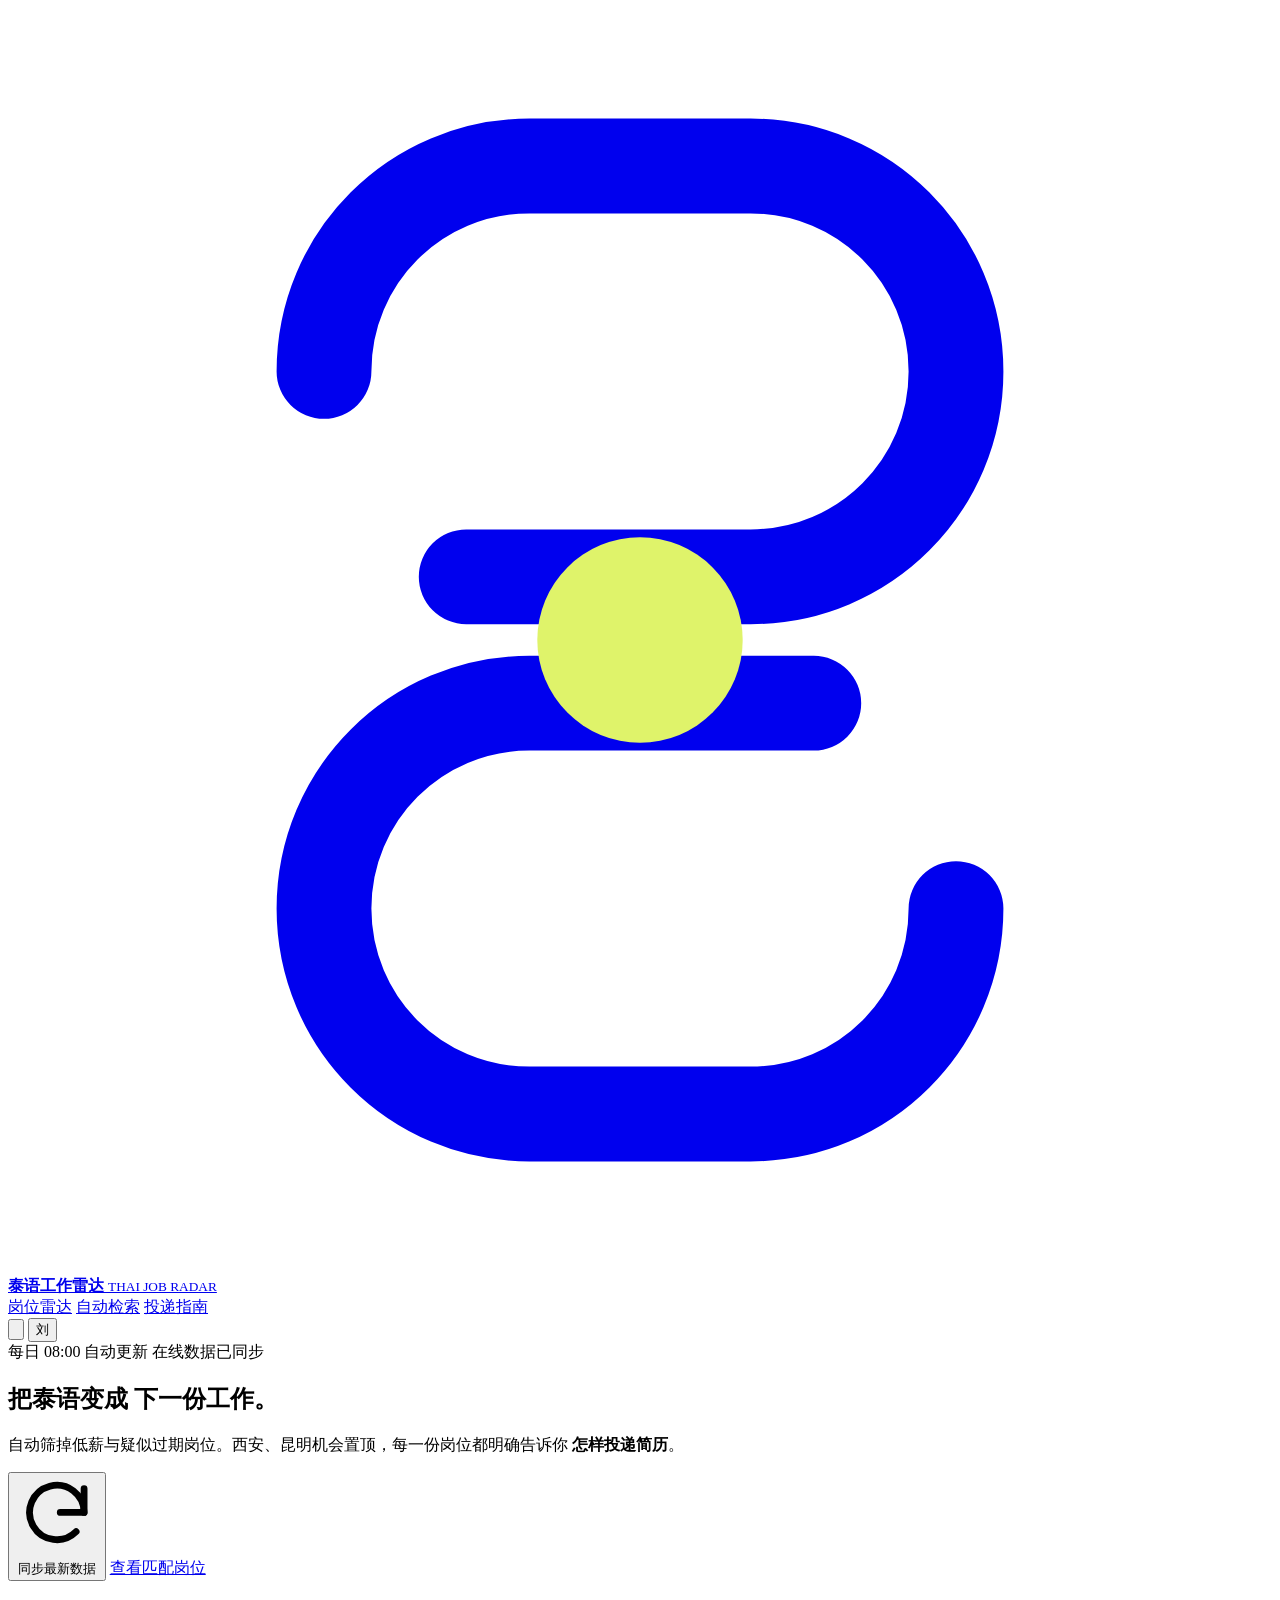
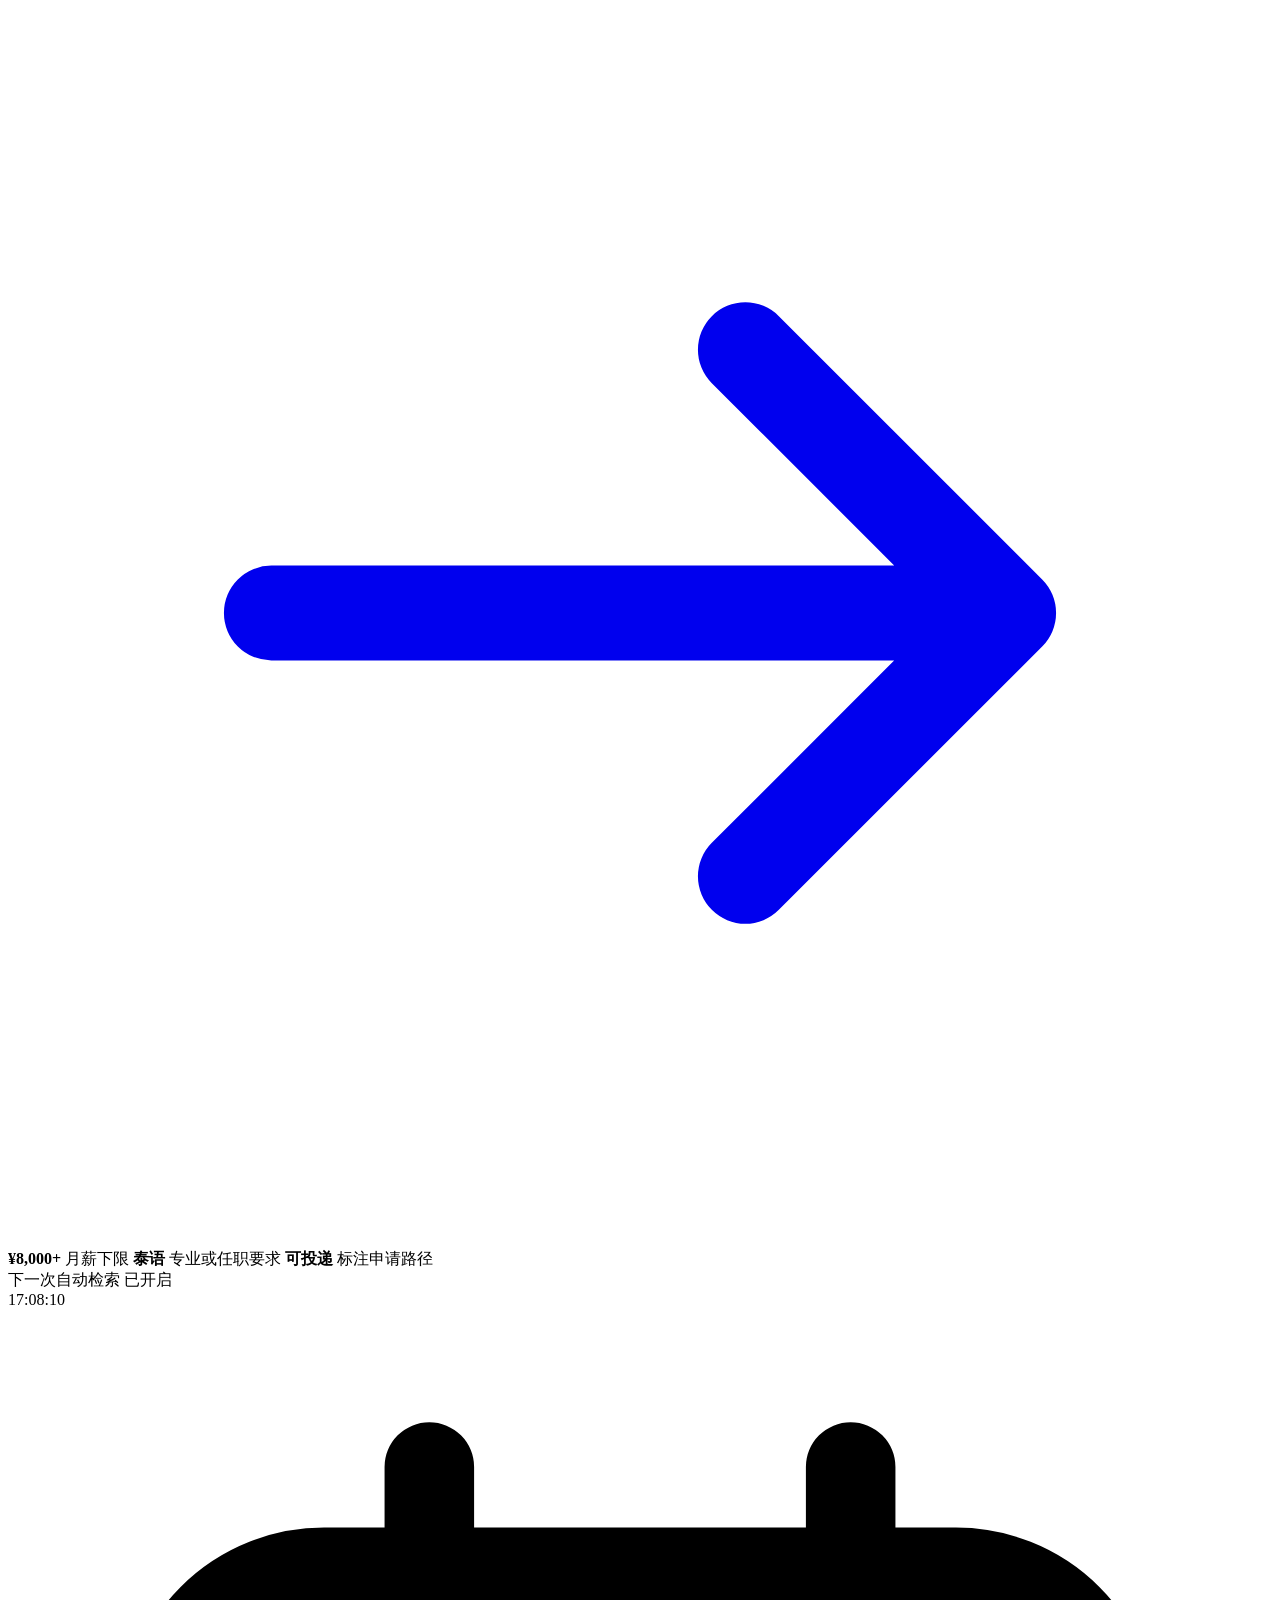
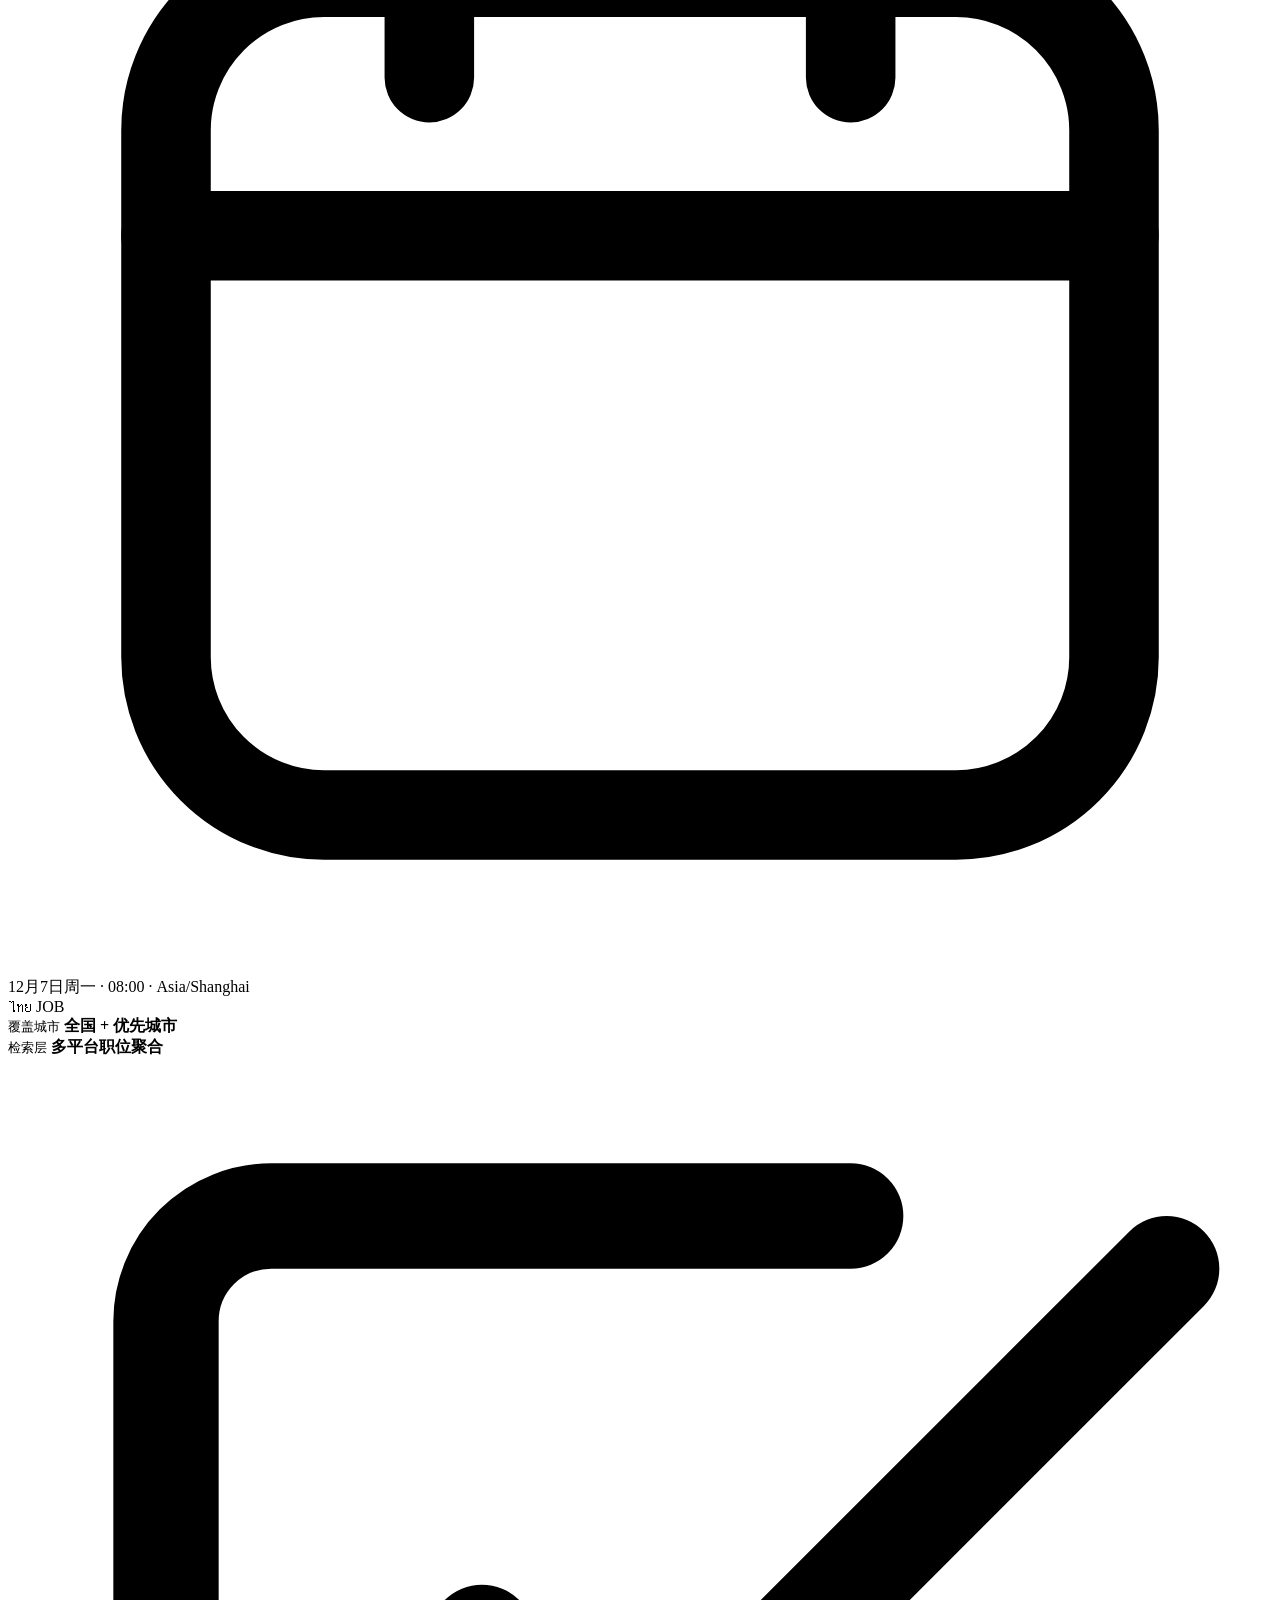
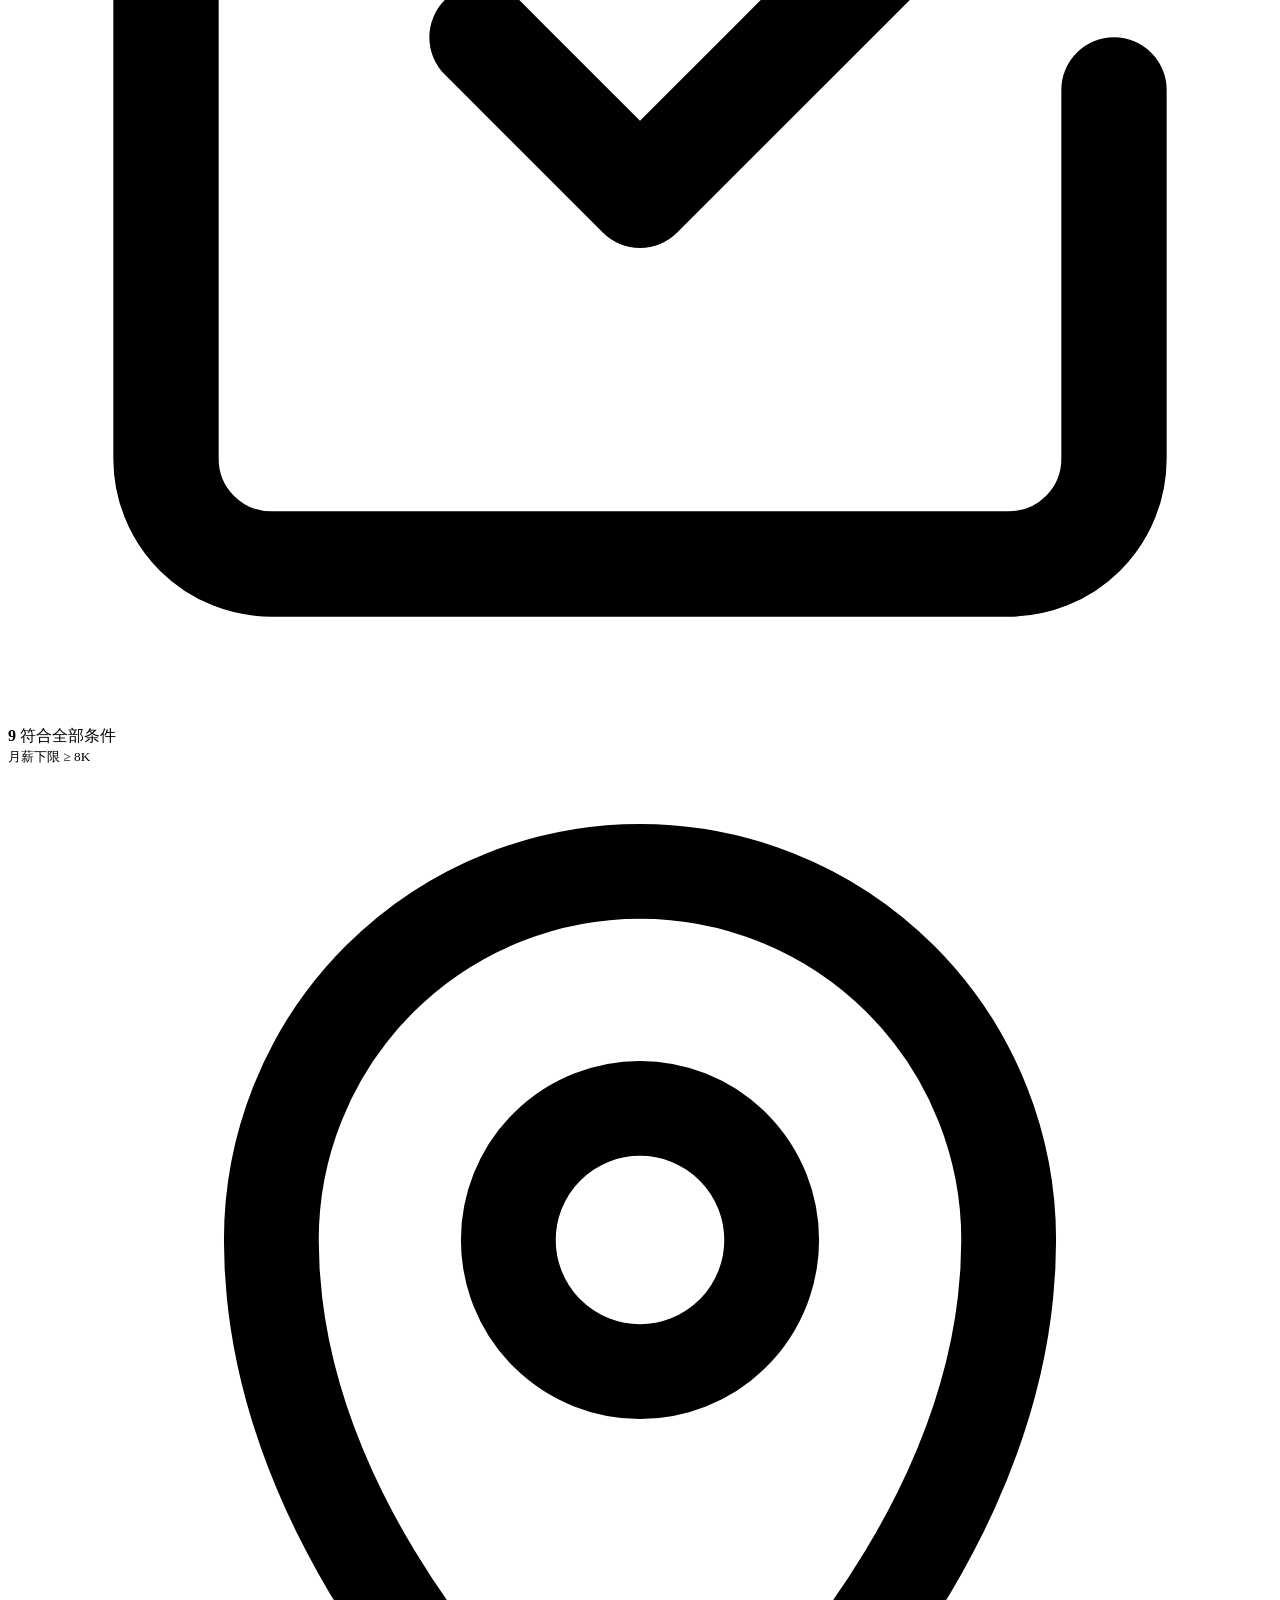
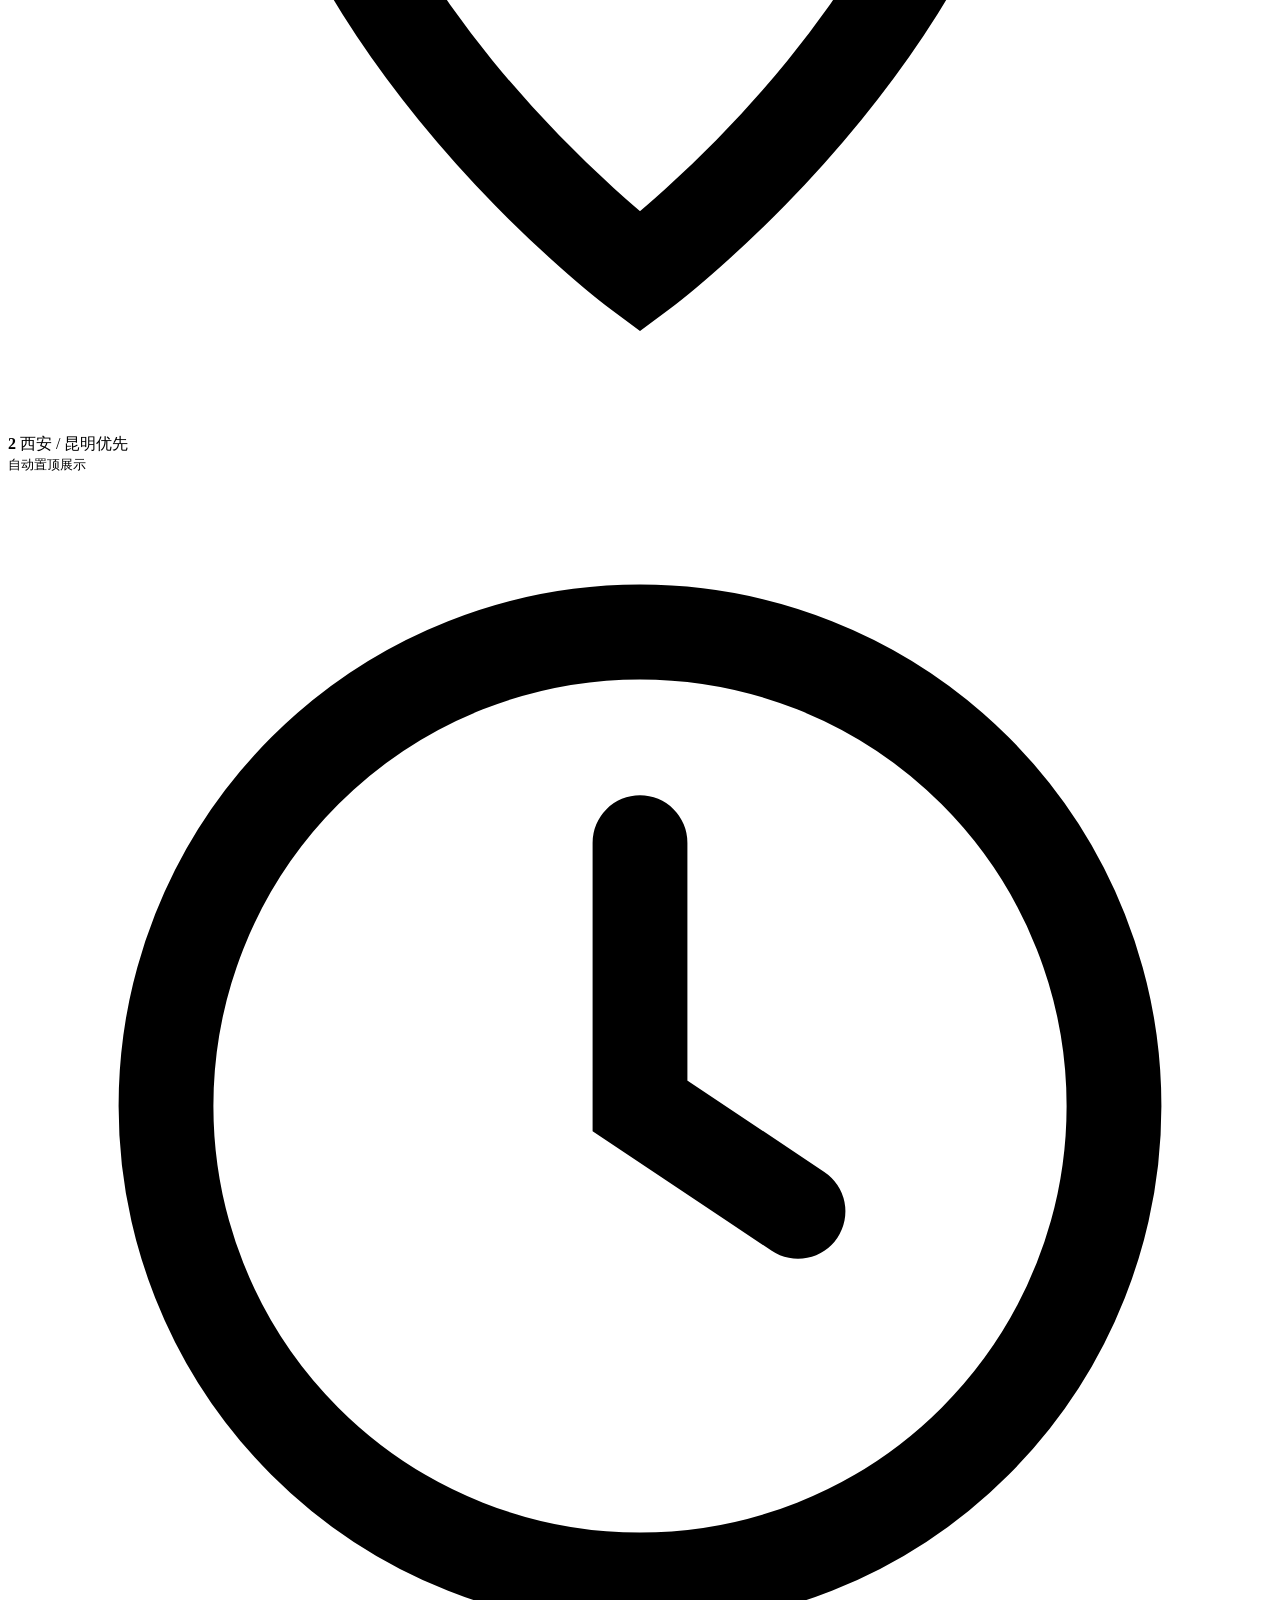
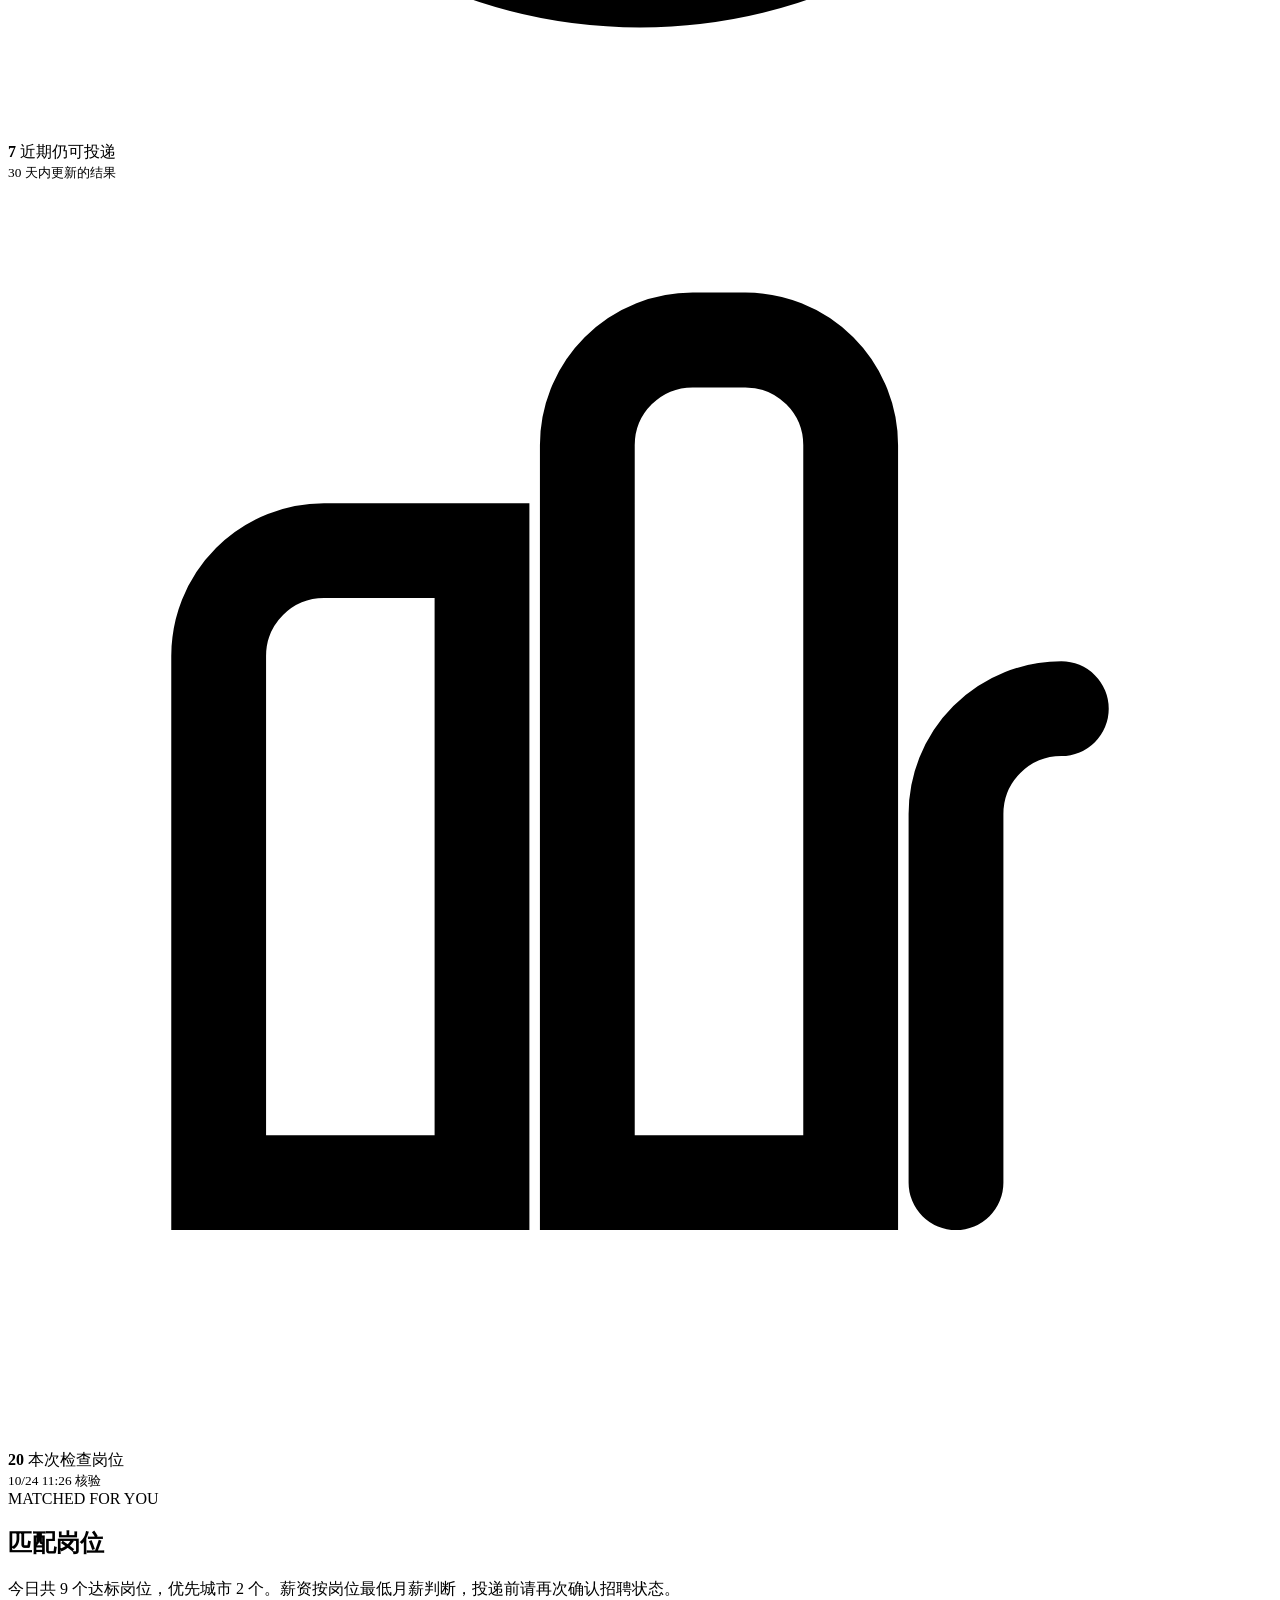
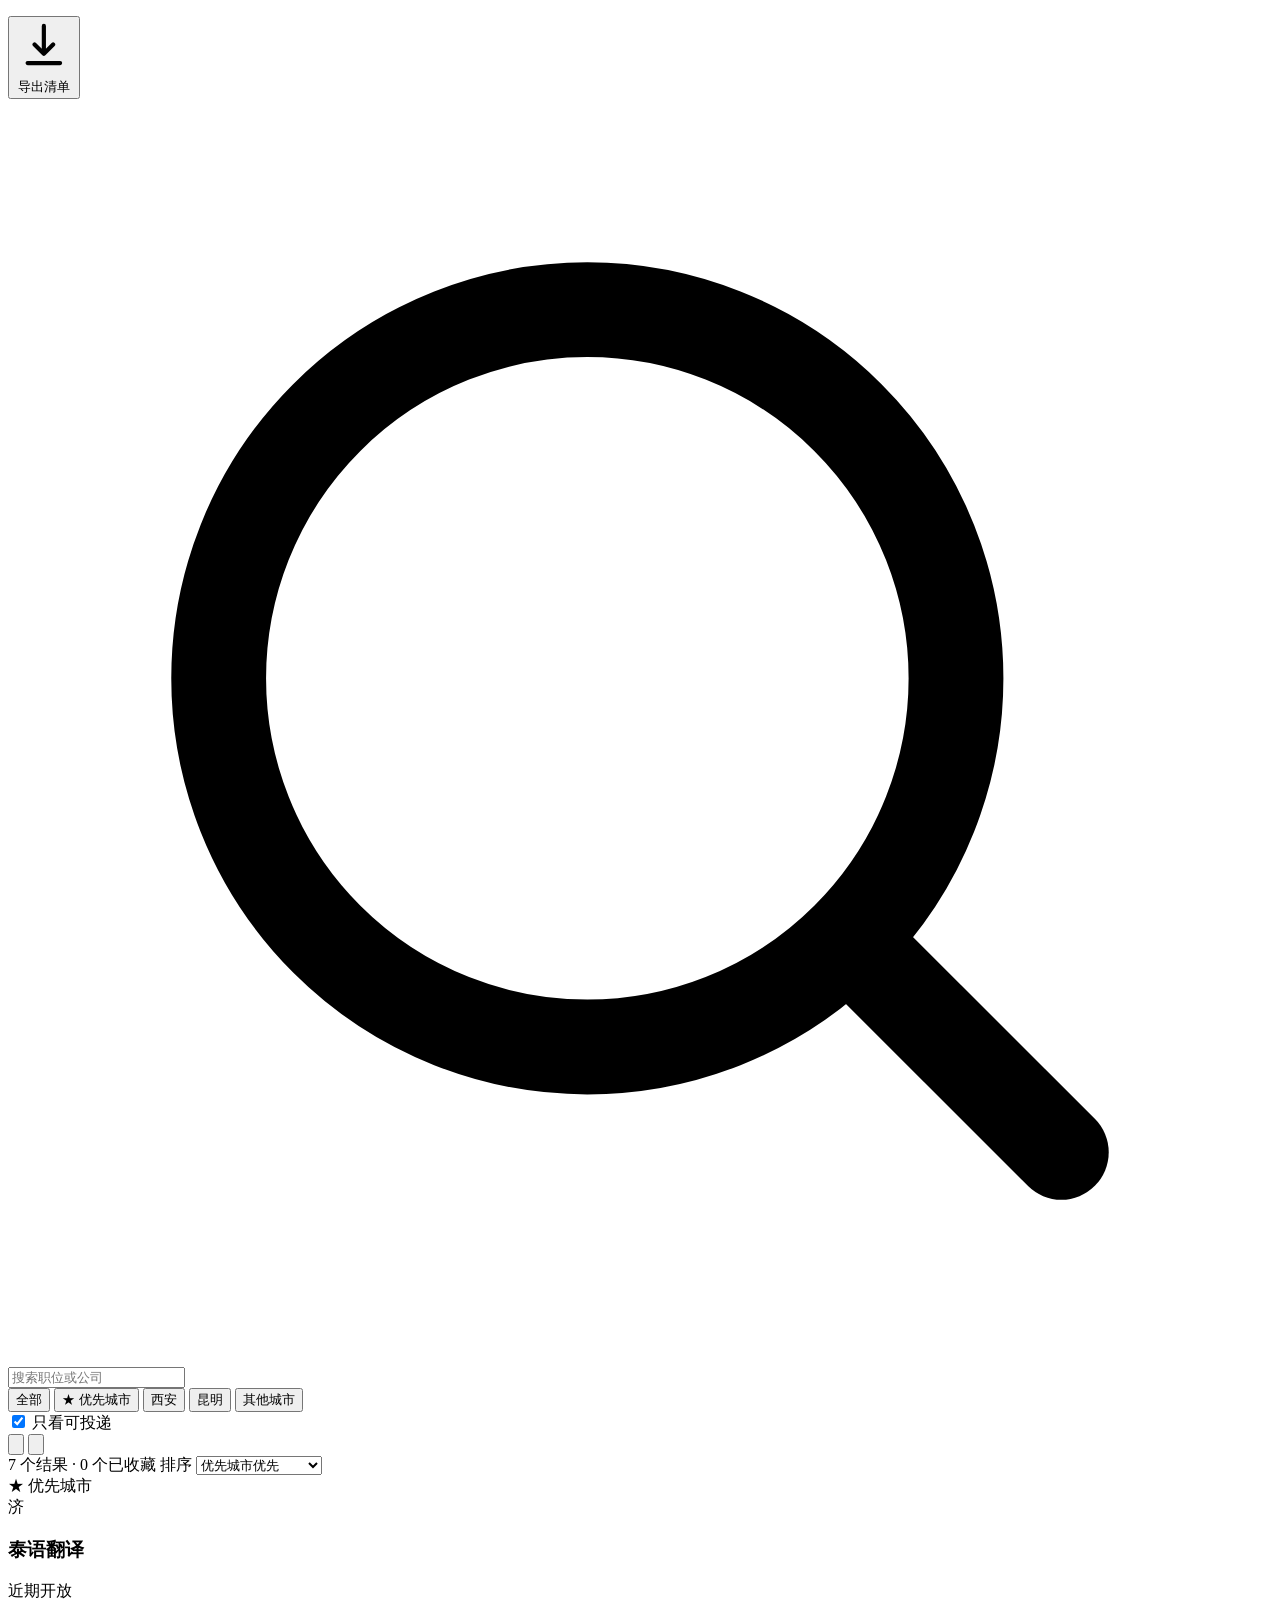
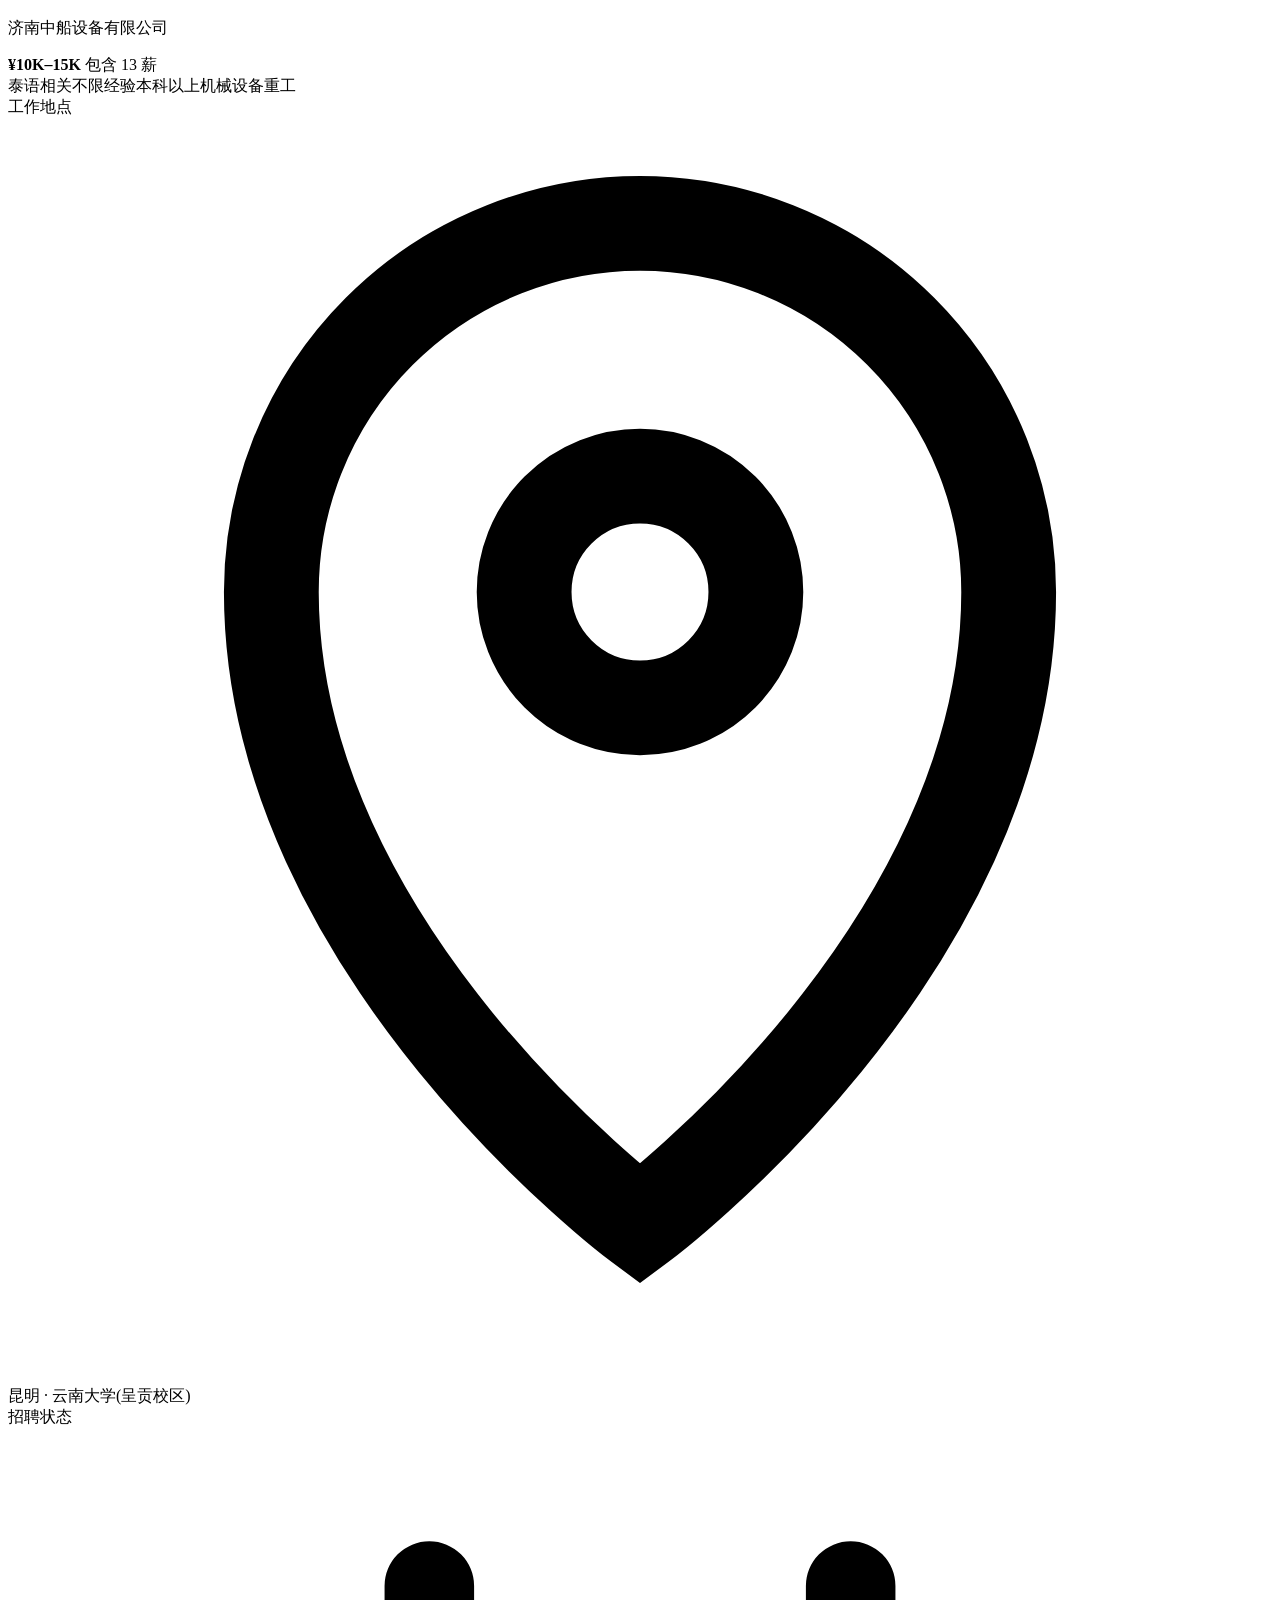
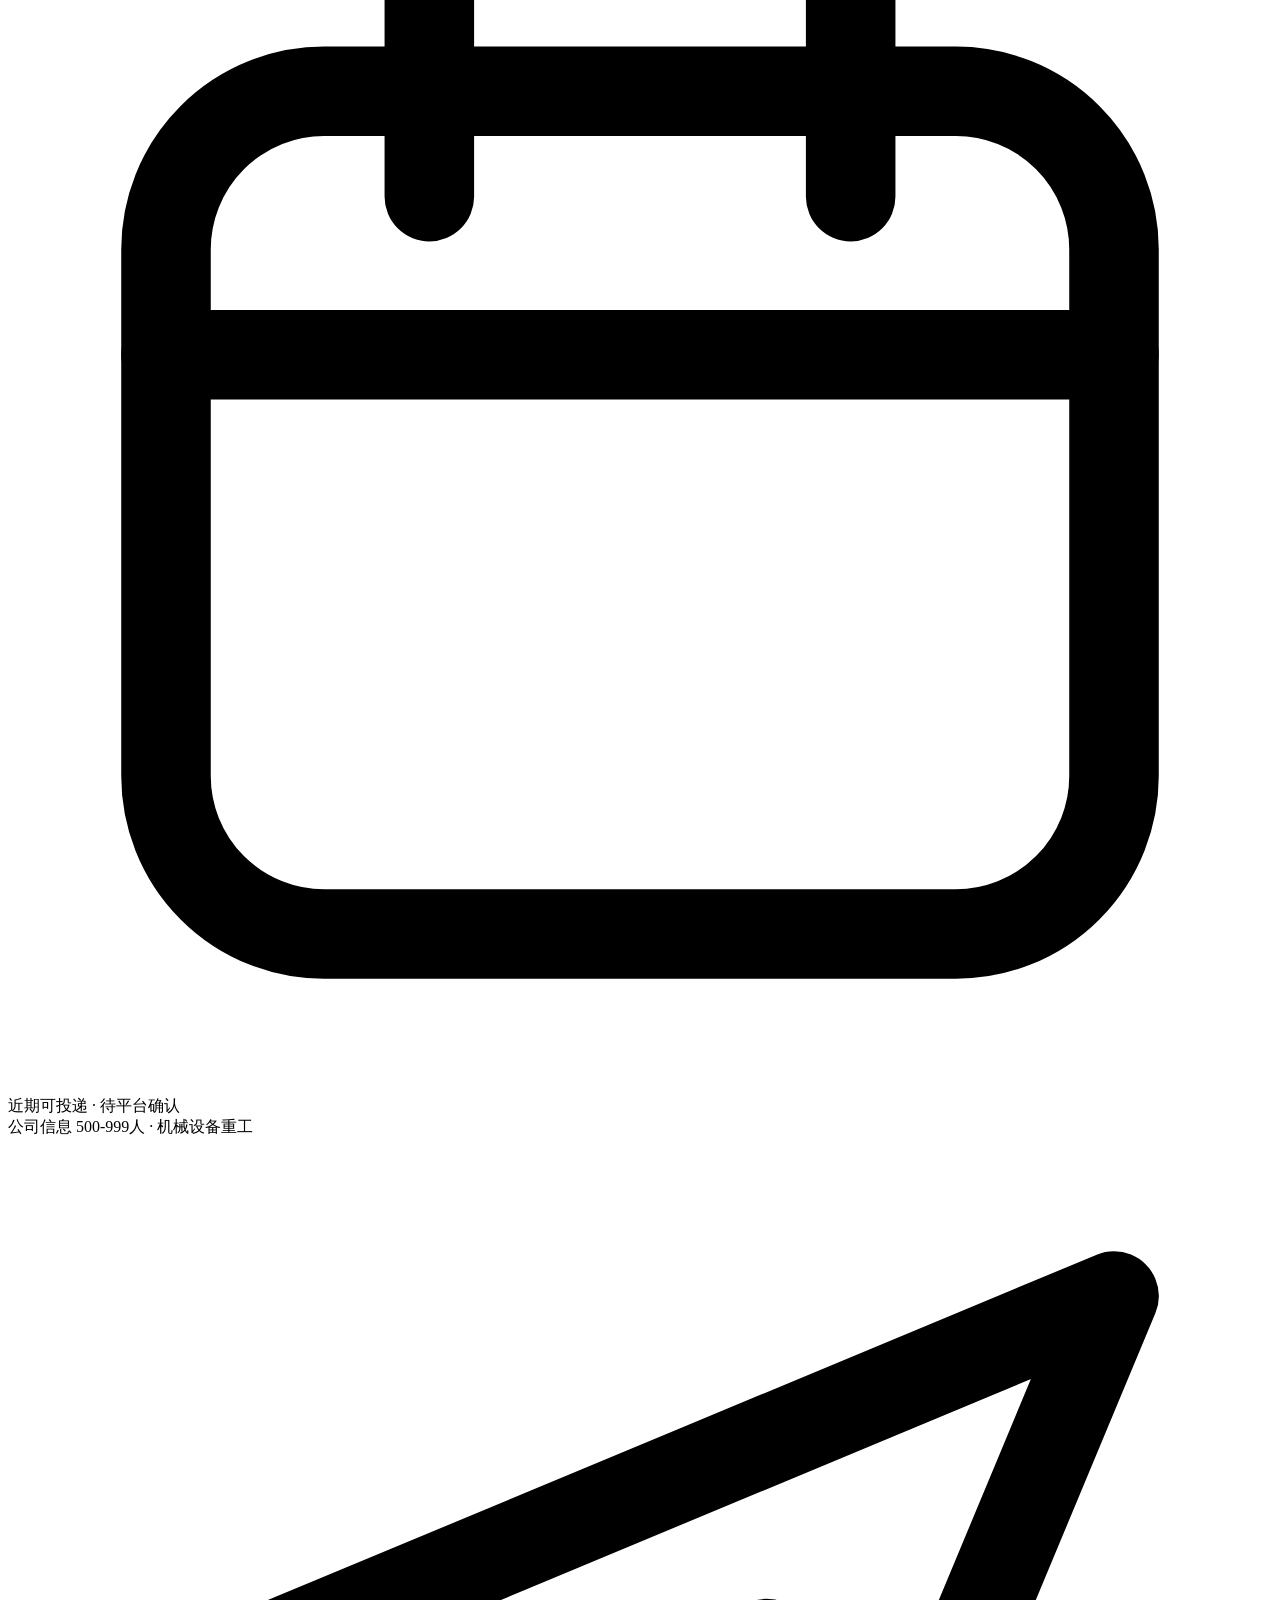
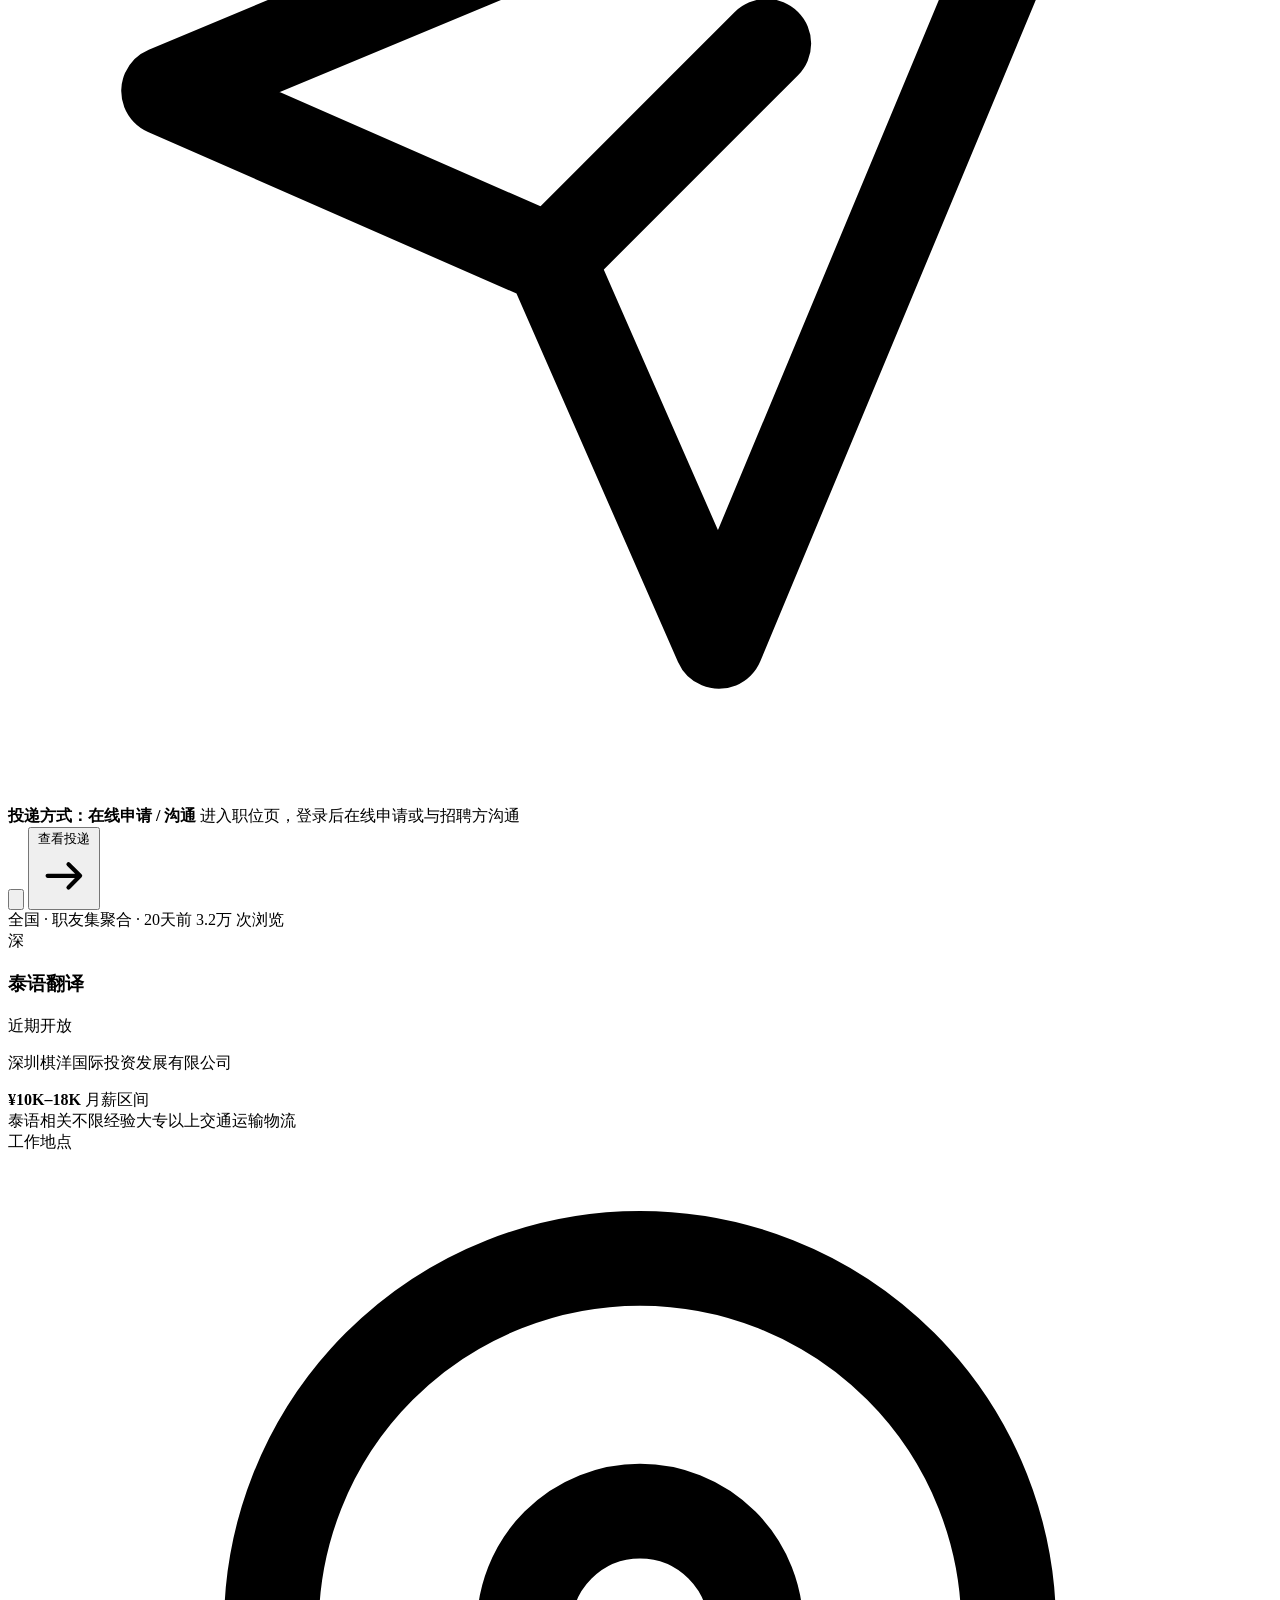
==== outputs/index.html @ 38f823ee "add outputs/index.html" ====
<!doctype html>
<html lang="zh-CN">
  <head>
    <meta charset="UTF-8" />
    <meta name="viewport" content="width=device-width, initial-scale=1.0" />
    <meta
      name="description"
      content="每日自动检索月薪 8,000 元以上的泰语岗位，优先展示西安、昆明机会，并标注投递方式。"
    />
    <meta name="theme-color" content="#173b31" />
    <link rel="manifest" href="manifest.webmanifest" />
    <link rel="stylesheet" href="styles.css" />
    <title>泰语工作雷达 · Thai Job Radar</title>
  </head>
  <body>
    <div class="page-shell">
      <header class="site-header">
        <a class="brand" href="#top" aria-label="泰语工作雷达首页">
          <span class="brand-mark" aria-hidden="true">
            <svg viewBox="0 0 40 40" fill="none">
              <path d="M10 11.5C10 7.9 12.9 5 16.5 5h7C27.1 5 30 7.9 30 11.5S27.1 18 23.5 18h-9" stroke="currentColor" stroke-width="3" stroke-linecap="round"/>
              <path d="M30 28.5c0 3.6-2.9 6.5-6.5 6.5h-7C12.9 35 10 32.1 10 28.5S12.9 22 16.5 22h9" stroke="currentColor" stroke-width="3" stroke-linecap="round"/>
              <circle cx="20" cy="20" r="3.25" fill="#dff36a"/>
            </svg>
          </span>
          <span class="brand-copy">
            <strong>泰语工作雷达</strong>
            <small>THAI JOB RADAR</small>
          </span>
        </a>

        <nav class="main-nav" aria-label="主导航">
          <a href="#jobs" class="nav-link active">岗位雷达</a>
          <a href="#schedule" class="nav-link">自动检索</a>
          <a href="#guide" class="nav-link">投递指南</a>
        </nav>

        <div class="header-actions">
          <button class="icon-button" id="notificationButton" type="button" aria-label="开启检索提醒" title="开启检索提醒">
            <svg viewBox="0 0 24 24" fill="none" aria-hidden="true">
              <path d="M18 8a6 6 0 0 0-12 0c0 7-3 7-3 9h18c0-2-3-2-3-9Z" stroke="currentColor" stroke-width="1.8" stroke-linejoin="round"/>
              <path d="M10 21h4" stroke="currentColor" stroke-width="1.8" stroke-linecap="round"/>
            </svg>
            <span class="notification-dot"></span>
          </button>
          <button class="avatar-button" id="settingsButton" type="button" aria-label="打开设置">刘</button>
        </div>
      </header>

      <main id="top">
        <section class="hero" aria-labelledby="heroTitle">
          <div class="hero-copy">
            <div class="eyebrow">
              <span class="live-dot"></span>
              <span>每日 08:00 自动更新</span>
              <span class="eyebrow-rule"></span>
              <span id="heroUpdateText">今日结果已就绪</span>
            </div>
            <h1 id="heroTitle">
              把泰语变成
              <span class="headline-accent">下一份工作。</span>
            </h1>
            <p class="hero-lede">
              自动筛掉低薪与疑似过期岗位。西安、昆明机会置顶，每一份岗位都明确告诉你
              <strong>怎样投递简历</strong>。
            </p>
            <div class="hero-actions">
              <button class="primary-button" id="refreshButton" type="button">
                <svg viewBox="0 0 24 24" fill="none" aria-hidden="true">
                  <path d="M20 11a8 8 0 1 0-2.34 5.66" stroke="currentColor" stroke-width="2" stroke-linecap="round"/>
                  <path d="M20 4v7h-7" stroke="currentColor" stroke-width="2" stroke-linecap="round" stroke-linejoin="round"/>
                </svg>
                <span class="button-label">立即检索</span>
              </button>
              <a class="secondary-button" href="#jobs">
                查看匹配岗位
                <svg viewBox="0 0 24 24" fill="none" aria-hidden="true">
                  <path d="M5 12h14M14 7l5 5-5 5" stroke="currentColor" stroke-width="1.8" stroke-linecap="round" stroke-linejoin="round"/>
                </svg>
              </a>
            </div>
            <div class="rule-row" aria-label="检索规则">
              <span><b>¥8,000+</b> 月薪下限</span>
              <span><b>泰语</b> 专业或任职要求</span>
              <span><b>可投递</b> 标注申请路径</span>
            </div>
          </div>

          <aside class="schedule-card" id="schedule" aria-label="自动检索时间">
            <div class="schedule-topline">
              <span>下一次自动检索</span>
              <span class="schedule-live"><i></i> 已开启</span>
            </div>
            <div class="countdown" id="countdown" aria-live="polite">--:--:--</div>
            <div class="schedule-date">
              <span class="calendar-icon" aria-hidden="true">
                <svg viewBox="0 0 24 24" fill="none">
                  <rect x="3" y="5" width="18" height="16" rx="3" stroke="currentColor" stroke-width="1.7"/>
                  <path d="M8 3v4M16 3v4M3 10h18" stroke="currentColor" stroke-width="1.7" stroke-linecap="round"/>
                </svg>
              </span>
              <span id="nextRunDate">每天 08:00 · Asia/Shanghai</span>
            </div>
            <div class="orbit-visual" aria-hidden="true">
              <div class="orbit orbit-one"></div>
              <div class="orbit orbit-two"></div>
              <div class="orbit orbit-three"></div>
              <div class="orbit-core">
                <span class="core-thai">ไทย</span>
                <span class="core-label">JOB</span>
              </div>
              <span class="orbit-dot dot-one"></span>
              <span class="orbit-dot dot-two"></span>
            </div>
            <div class="schedule-footer">
              <div>
                <small>覆盖城市</small>
                <strong>全国 + 优先城市</strong>
              </div>
              <div>
                <small>检索层</small>
                <strong>多平台职位聚合</strong>
              </div>
            </div>
          </aside>
        </section>

        <section class="metrics" aria-label="检索概览">
          <article class="metric-card">
            <span class="metric-icon lime">
              <svg viewBox="0 0 24 24" fill="none" aria-hidden="true">
                <path d="M9 11 12 14 22 4" stroke="currentColor" stroke-width="2" stroke-linecap="round" stroke-linejoin="round"/>
                <path d="M21 12v7a2 2 0 0 1-2 2H5a2 2 0 0 1-2-2V5a2 2 0 0 1 2-2h11" stroke="currentColor" stroke-width="2" stroke-linecap="round"/>
              </svg>
            </span>
            <div>
              <strong id="matchedMetric">0</strong>
              <span>符合全部条件</span>
            </div>
            <small>月薪下限 ≥ 8K</small>
          </article>
          <article class="metric-card">
            <span class="metric-icon peach">
              <svg viewBox="0 0 24 24" fill="none" aria-hidden="true">
                <path d="M12 21s7-5.2 7-12a7 7 0 1 0-14 0c0 6.8 7 12 7 12Z" stroke="currentColor" stroke-width="1.8"/>
                <circle cx="12" cy="9" r="2.5" stroke="currentColor" stroke-width="1.8"/>
              </svg>
            </span>
            <div>
              <strong id="priorityMetric">0</strong>
              <span>西安 / 昆明优先</span>
            </div>
            <small>自动置顶展示</small>
          </article>
          <article class="metric-card">
            <span class="metric-icon sky">
              <svg viewBox="0 0 24 24" fill="none" aria-hidden="true">
                <circle cx="12" cy="12" r="9" stroke="currentColor" stroke-width="1.8"/>
                <path d="M12 7v5l3 2" stroke="currentColor" stroke-width="1.8" stroke-linecap="round"/>
              </svg>
            </span>
            <div>
              <strong id="recentMetric">0</strong>
              <span>近期仍可投递</span>
            </div>
            <small>30 天内更新的结果</small>
          </article>
          <article class="metric-card">
            <span class="metric-icon violet">
              <svg viewBox="0 0 24 24" fill="none" aria-hidden="true">
                <path d="M4 19V9a2 2 0 0 1 2-2h3v12H4ZM11 19V5a2 2 0 0 1 2-2h1a2 2 0 0 1 2 2v14h-5ZM18 19v-7a2 2 0 0 1 2-2" stroke="currentColor" stroke-width="1.8" stroke-linecap="round"/>
              </svg>
            </span>
            <div>
              <strong id="sourceMetric">0</strong>
              <span>本次检查岗位</span>
            </div>
            <small id="lastCheckedMetric">数据核验时间</small>
          </article>
        </section>

        <section class="jobs-section" id="jobs" aria-labelledby="jobsTitle">
          <div class="section-heading">
            <div>
              <div class="section-kicker">MATCHED FOR YOU</div>
              <h2 id="jobsTitle">匹配岗位</h2>
              <p id="resultDescription">正在整理今天的泰语机会…</p>
            </div>
            <div class="section-actions">
              <button class="ghost-button" id="exportButton" type="button">
                <svg viewBox="0 0 24 24" fill="none" aria-hidden="true">
                  <path d="M12 3v12m0 0 4-4m-4 4-4-4M5 19h14" stroke="currentColor" stroke-width="1.8" stroke-linecap="round" stroke-linejoin="round"/>
                </svg>
                导出清单
              </button>
            </div>
          </div>

          <div class="filter-bar" aria-label="岗位筛选">
            <div class="filter-search">
              <svg viewBox="0 0 24 24" fill="none" aria-hidden="true">
                <circle cx="11" cy="11" r="7" stroke="currentColor" stroke-width="1.8"/>
                <path d="m16 16 4 4" stroke="currentColor" stroke-width="1.8" stroke-linecap="round"/>
              </svg>
              <input id="searchInput" type="search" placeholder="搜索职位或公司" autocomplete="off" />
            </div>
            <div class="filter-chips" id="cityFilters" role="group" aria-label="按城市筛选">
              <button class="filter-chip active" type="button" data-city="all">全部</button>
              <button class="filter-chip" type="button" data-city="priority">
                <span class="chip-star">★</span> 优先城市
              </button>
              <button class="filter-chip" type="button" data-city="西安">西安</button>
              <button class="filter-chip" type="button" data-city="昆明">昆明</button>
              <button class="filter-chip" type="button" data-city="其他">其他城市</button>
            </div>
            <div class="filter-tail">
              <label class="switch-label" title="仅显示近 30 天内更新，或页面未给日期但当前可见的岗位">
                <input type="checkbox" id="openOnly" checked />
                <span class="switch-track"><span class="switch-thumb"></span></span>
                <span>只看可投递</span>
              </label>
              <span class="toolbar-divider"></span>
              <div class="view-switch" role="group" aria-label="切换布局">
                <button class="view-button active" type="button" data-view="cards" aria-label="卡片视图">
                  <svg viewBox="0 0 24 24" fill="none" aria-hidden="true">
                    <rect x="4" y="4" width="6" height="6" rx="1.5" stroke="currentColor" stroke-width="1.8"/>
                    <rect x="14" y="4" width="6" height="6" rx="1.5" stroke="currentColor" stroke-width="1.8"/>
                    <rect x="4" y="14" width="6" height="6" rx="1.5" stroke="currentColor" stroke-width="1.8"/>
                    <rect x="14" y="14" width="6" height="6" rx="1.5" stroke="currentColor" stroke-width="1.8"/>
                  </svg>
                </button>
                <button class="view-button" type="button" data-view="list" aria-label="列表视图">
                  <svg viewBox="0 0 24 24" fill="none" aria-hidden="true">
                    <path d="M8 6h12M8 12h12M8 18h12M4 6h.01M4 12h.01M4 18h.01" stroke="currentColor" stroke-width="2" stroke-linecap="round"/>
                  </svg>
                </button>
              </div>
            </div>
          </div>

          <div class="job-area">
            <div class="job-results">
              <div class="result-meta">
                <span id="visibleCount">0 个结果</span>
                <label class="sort-control">
                  <span>排序</span>
                  <select id="sortSelect" aria-label="排序方式">
                    <option value="priority">优先城市优先</option>
                    <option value="fresh">最近更新优先</option>
                    <option value="salary">平均月薪从高到低</option>
                  </select>
                </label>
              </div>
              <div class="job-list" id="jobList" aria-live="polite"></div>
              <div class="empty-state" id="emptyState" hidden>
                <span class="empty-orbit" aria-hidden="true">★</span>
                <h3>没有找到符合当前筛选的岗位</h3>
                <p>试试关闭“只看可投递”，或清除搜索关键词。西安近期暂时没有达到 8K 的泰语岗位。</p>
                <button class="secondary-button compact" id="resetFiltersButton" type="button">重置筛选</button>
              </div>
            </div>

            <aside class="side-column" id="guide">
              <section class="side-card guide-card">
                <div class="side-card-heading">
                  <span class="side-index">01</span>
                  <h3>投递前 3 件事</h3>
                </div>
                <ol class="guide-list">
                  <li>
                    <span>确认招聘状态</span>
                    <small>进入职位页，查看是否仍显示“申请 / 沟通”。</small>
                  </li>
                  <li>
                    <span>准备中泰文简历</span>
                    <small>项目经历中突出翻译量、行业词汇和证书。</small>
                  </li>
                  <li>
                    <span>记录投递进度</span>
                    <small>职位收藏后，导出 CSV 作为每日跟进清单。</small>
                  </li>
                </ol>
              </section>

              <section class="side-card coverage-card">
                <div class="side-card-heading">
                  <span class="side-index">02</span>
                  <h3>检索覆盖</h3>
                </div>
                <div class="coverage-map" aria-hidden="true">
                  <span class="map-ring ring-a"></span>
                  <span class="map-ring ring-b"></span>
                  <span class="map-line"></span>
                  <span class="map-city city-xian">西安</span>
                  <span class="map-city city-kunming">昆明</span>
                  <span class="map-city city-other">全国</span>
                </div>
                <div class="coverage-copy">
                  <p>以“泰语翻译”为核心词，检查全国、西安和昆明三个公开检索入口。</p>
                  <div class="platform-pills">
                    <span>BOSS</span>
                    <span>猎聘</span>
                    <span>51job</span>
                    <span>智联</span>
                  </div>
                  <small>平台名称表示聚合目标；具体来源以职位详情页为准。</small>
                </div>
              </section>

              <section class="side-card note-card">
                <span class="note-mark">i</span>
                <div>
                  <h3>关于“未截止”</h3>
                  <p>只有平台明确给出截止时间时才会显示具体日期。其他岗位标注“待平台确认”，避免把仍在索引中误报为确定开放。</p>
                </div>
              </section>
            </aside>
          </div>
        </section>
      </main>

      <footer class="site-footer">
        <div class="footer-brand">
          <span class="brand-mark small" aria-hidden="true">
            <svg viewBox="0 0 40 40" fill="none">
              <path d="M10 11.5C10 7.9 12.9 5 16.5 5h7C27.1 5 30 7.9 30 11.5S27.1 18 23.5 18h-9" stroke="currentColor" stroke-width="3" stroke-linecap="round"/>
              <path d="M30 28.5c0 3.6-2.9 6.5-6.5 6.5h-7C12.9 35 10 32.1 10 28.5S12.9 22 16.5 22h9" stroke="currentColor" stroke-width="3" stroke-linecap="round"/>
              <circle cx="20" cy="20" r="3.25" fill="#dff36a"/>
            </svg>
          </span>
          <span>为泰语专业求职者整理的每日机会清单</span>
        </div>
        <div class="footer-meta">
          <span id="footerStatus">最近核验：今日</span>
          <span>·</span>
          <span>仅供求职信息检索，不代替招聘平台确认</span>
        </div>
      </footer>
    </div>

    <dialog class="apply-dialog" id="applyDialog">
      <button class="dialog-close" id="applyDialogClose" type="button" aria-label="关闭">×</button>
      <div id="applyDialogContent"></div>
    </dialog>

    <dialog class="settings-dialog" id="settingsDialog">
      <button class="dialog-close" id="settingsDialogClose" type="button" aria-label="关闭">×</button>
      <div class="settings-heading">
        <div class="section-kicker">AUTOMATION</div>
        <h2>检索设置</h2>
        <p>自动任务会在本地服务运行时执行，并将最近一次成功结果保存在本机。</p>
      </div>
      <div class="setting-row">
        <div>
          <strong>每日自动检索</strong>
          <span>每天上午 08:00 · Asia/Shanghai</span>
        </div>
        <span class="status-tag active">已开启</span>
      </div>
      <div class="setting-row">
        <div>
          <strong>月薪下限</strong>
          <span>按岗位标注的最低月薪过滤，避免低薪区间混入</span>
        </div>
        <span class="status-tag neutral">¥8,000</span>
      </div>
      <div class="setting-row">
        <div>
          <strong>优先城市</strong>
          <span>西安、昆明置于所有其他城市之前</span>
        </div>
        <span class="status-tag warm">2 座</span>
      </div>
      <div class="server-note" id="serverNote">
        <strong>开启每日检索</strong>
        <p>在网页所在目录运行：</p>
        <code>python3 server.py</code>
        <p>服务需保持运行；浏览器关闭时，纯网页无法自行执行定时任务。</p>
      </div>
    </dialog>

    <div class="toast" id="toast" role="status" aria-live="polite"></div>

    <script src="seed.js"></script>
    <script src="app.js"></script>
  </body>
</html>
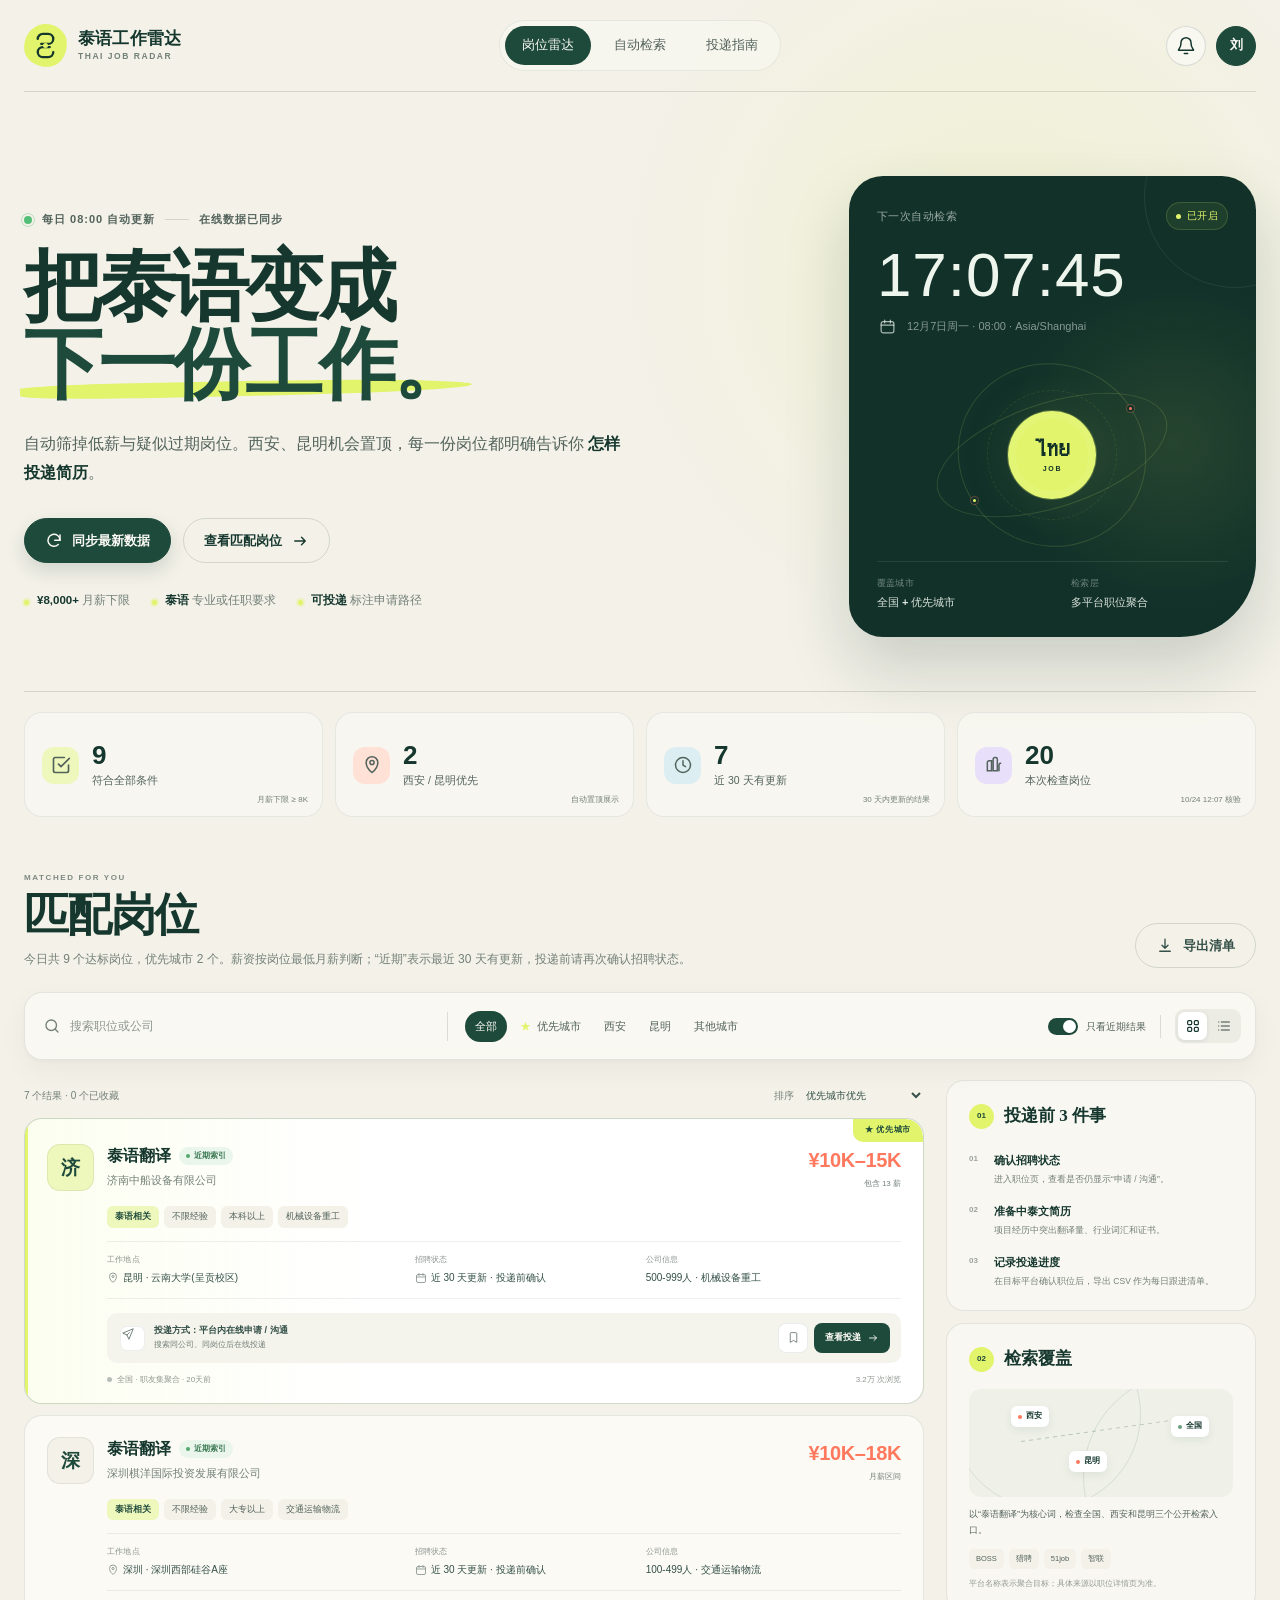
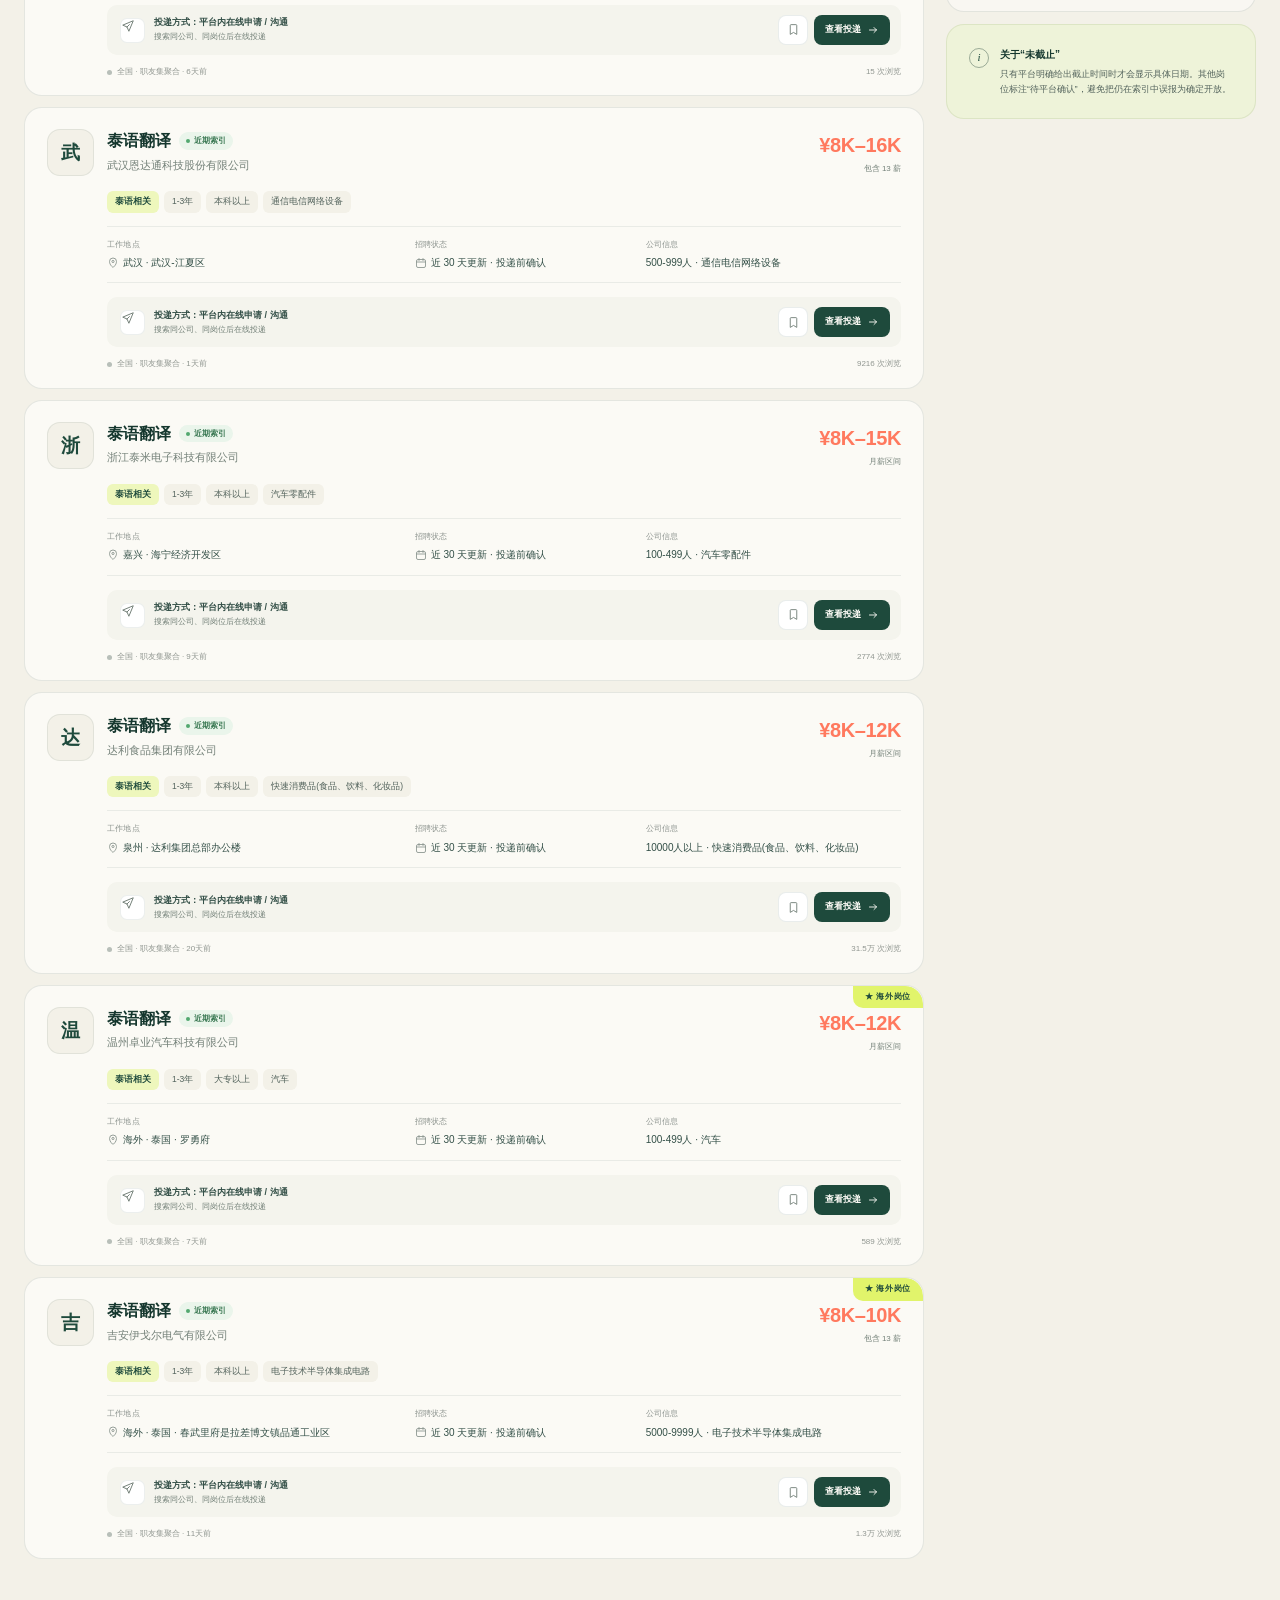
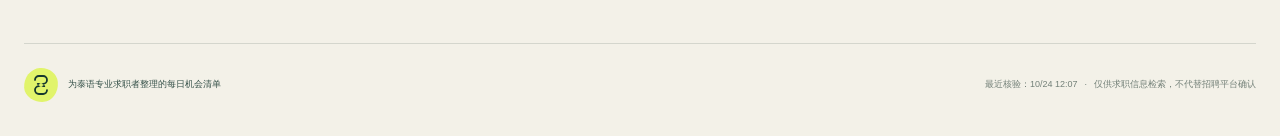
==== commit 70f04541: "Refresh app bundle version" ====
--- a/outputs/index.html
+++ b/outputs/index.html
@@ -161,7 +161,7 @@
             </span>
             <div>
               <strong id="recentMetric">0</strong>
-              <span>近期仍可投递</span>
+              <span>近 30 天有更新</span>
             </div>
             <small>30 天内更新的结果</small>
           </article>
@@ -214,10 +214,10 @@
               <button class="filter-chip" type="button" data-city="其他">其他城市</button>
             </div>
             <div class="filter-tail">
-              <label class="switch-label" title="仅显示近 30 天内更新，或页面未给日期但当前可见的岗位">
+              <label class="switch-label" title="仅显示最近 30 天有更新，或页面未给日期但当前可见的岗位">
                 <input type="checkbox" id="openOnly" checked />
                 <span class="switch-track"><span class="switch-thumb"></span></span>
-                <span>只看可投递</span>
+                <span>只看近期结果</span>
               </label>
               <span class="toolbar-divider"></span>
               <div class="view-switch" role="group" aria-label="切换布局">
@@ -255,7 +255,7 @@
               <div class="empty-state" id="emptyState" hidden>
                 <span class="empty-orbit" aria-hidden="true">★</span>
                 <h3>没有找到符合当前筛选的岗位</h3>
-                <p>试试关闭“只看可投递”，或清除搜索关键词。西安近期暂时没有达到 8K 的泰语岗位。</p>
+                <p>试试关闭“只看近期结果”，或清除搜索关键词。西安近期暂时没有达到 8K 的泰语岗位。</p>
                 <button class="secondary-button compact" id="resetFiltersButton" type="button">重置筛选</button>
               </div>
             </div>
@@ -277,7 +277,7 @@
                   </li>
                   <li>
                     <span>记录投递进度</span>
-                    <small>职位收藏后，导出 CSV 作为每日跟进清单。</small>
+                    <small>在目标平台确认职位后，导出 CSV 作为每日跟进清单。</small>
                   </li>
                 </ol>
               </section>
@@ -382,6 +382,6 @@
     <div class="toast" id="toast" role="status" aria-live="polite"></div>
 
     <script src="seed.js"></script>
-    <script src="app.js"></script>
+    <script src="app.js?v=20261024a"></script>
   </body>
 </html>
--- a/outputs/styles.css
+++ b/outputs/styles.css
@@ -0,0 +1,2272 @@
+:root {
+  --ink: #15372e;
+  --ink-soft: #345048;
+  --forest: #1e4a3c;
+  --forest-deep: #113129;
+  --lime: #e1f46b;
+  --lime-soft: #eef7bc;
+  --cream: #f3f1e8;
+  --paper: #fbfaf5;
+  --white: #ffffff;
+  --coral: #ff795e;
+  --peach: #ffe1d6;
+  --sky: #dceef2;
+  --violet: #e8e0fa;
+  --muted: #738078;
+  --muted-strong: #53635c;
+  --line: #dedfd5;
+  --line-dark: rgba(21, 55, 46, 0.14);
+  --shadow-sm: 0 2px 4px rgba(22, 45, 38, 0.03), 0 10px 28px rgba(22, 45, 38, 0.045);
+  --shadow-md: 0 20px 50px rgba(18, 49, 41, 0.11);
+  --radius-sm: 12px;
+  --radius-md: 18px;
+  --radius-lg: 26px;
+  --font-sans: "Avenir Next", "PingFang SC", "Hiragino Sans GB", "Microsoft YaHei", sans-serif;
+  --font-serif: "Songti SC", "STSong", "Noto Serif SC", Georgia, serif;
+}
+
+* {
+  box-sizing: border-box;
+}
+
+html {
+  scroll-behavior: smooth;
+  scroll-padding-top: 110px;
+}
+
+body {
+  margin: 0;
+  min-width: 320px;
+  color: var(--ink);
+  background:
+    radial-gradient(circle at 78% 8%, rgba(225, 244, 107, 0.16), transparent 24rem),
+    var(--cream);
+  font-family: var(--font-sans);
+  font-size: 15px;
+  line-height: 1.55;
+  -webkit-font-smoothing: antialiased;
+}
+
+button,
+input,
+select {
+  font: inherit;
+}
+
+button,
+a {
+  -webkit-tap-highlight-color: transparent;
+}
+
+button {
+  color: inherit;
+}
+
+a {
+  color: inherit;
+  text-decoration: none;
+}
+
+svg {
+  display: block;
+}
+
+::selection {
+  color: var(--ink);
+  background: var(--lime);
+}
+
+.page-shell {
+  width: min(100% - 48px, 1380px);
+  margin: 0 auto;
+}
+
+.site-header {
+  position: relative;
+  z-index: 30;
+  display: grid;
+  grid-template-columns: 1fr auto 1fr;
+  align-items: center;
+  min-height: 92px;
+  border-bottom: 1px solid var(--line-dark);
+}
+
+.brand {
+  display: inline-flex;
+  align-items: center;
+  justify-self: start;
+  gap: 11px;
+}
+
+.brand-mark {
+  display: inline-grid;
+  width: 43px;
+  height: 43px;
+  color: var(--ink);
+  background: var(--lime);
+  border-radius: 50% 50% 45% 55% / 55% 45% 55% 45%;
+  place-items: center;
+  transform: rotate(-4deg);
+}
+
+.brand-mark svg {
+  width: 31px;
+  height: 31px;
+  transform: rotate(4deg);
+}
+
+.brand-mark.small {
+  width: 34px;
+  height: 34px;
+}
+
+.brand-mark.small svg {
+  width: 24px;
+  height: 24px;
+}
+
+.brand-copy {
+  display: flex;
+  flex-direction: column;
+  line-height: 1.05;
+}
+
+.brand-copy strong {
+  font-size: 17px;
+  letter-spacing: 0.01em;
+}
+
+.brand-copy small {
+  margin-top: 5px;
+  color: var(--muted);
+  font-size: 8.5px;
+  font-weight: 700;
+  letter-spacing: 0.18em;
+}
+
+.main-nav {
+  display: flex;
+  align-items: center;
+  gap: 6px;
+  padding: 5px;
+  border: 1px solid rgba(22, 53, 44, 0.08);
+  background: rgba(251, 250, 245, 0.48);
+  border-radius: 999px;
+}
+
+.nav-link {
+  position: relative;
+  padding: 9px 17px;
+  color: var(--muted-strong);
+  font-size: 13px;
+  border-radius: 999px;
+  transition: background 180ms ease, color 180ms ease;
+}
+
+.nav-link:hover {
+  color: var(--ink);
+  background: rgba(225, 244, 107, 0.38);
+}
+
+.nav-link.active {
+  color: var(--paper);
+  background: var(--forest);
+}
+
+.header-actions {
+  display: flex;
+  align-items: center;
+  justify-self: end;
+  gap: 10px;
+}
+
+.icon-button,
+.avatar-button {
+  display: grid;
+  width: 40px;
+  height: 40px;
+  padding: 0;
+  border: 1px solid var(--line-dark);
+  background: rgba(255, 255, 255, 0.45);
+  border-radius: 50%;
+  cursor: pointer;
+  place-items: center;
+  transition: transform 180ms ease, background 180ms ease;
+}
+
+.icon-button:hover,
+.avatar-button:hover {
+  background: var(--white);
+  transform: translateY(-1px);
+}
+
+.icon-button {
+  position: relative;
+}
+
+.icon-button svg {
+  width: 20px;
+  height: 20px;
+}
+
+.notification-dot {
+  position: absolute;
+  top: 8px;
+  right: 8px;
+  width: 6px;
+  height: 6px;
+  background: var(--coral);
+  border: 1.5px solid var(--cream);
+  border-radius: 50%;
+  opacity: 0;
+  transition: opacity 180ms ease;
+}
+
+.icon-button.enabled .notification-dot {
+  opacity: 1;
+}
+
+.avatar-button {
+  color: var(--paper);
+  background: var(--forest);
+  border-color: var(--forest);
+  font-size: 13px;
+  font-weight: 700;
+}
+
+.hero {
+  display: grid;
+  grid-template-columns: minmax(0, 1.36fr) minmax(370px, 0.74fr);
+  gap: clamp(40px, 6vw, 90px);
+  align-items: center;
+  padding: clamp(44px, 6.6vw, 88px) 0 54px;
+}
+
+.hero-copy {
+  padding-top: 8px;
+}
+
+.eyebrow {
+  display: flex;
+  align-items: center;
+  gap: 10px;
+  margin-bottom: 20px;
+  color: var(--muted-strong);
+  font-size: 11px;
+  font-weight: 650;
+  letter-spacing: 0.09em;
+}
+
+.live-dot {
+  position: relative;
+  width: 8px;
+  height: 8px;
+  background: #54bd78;
+  border-radius: 50%;
+}
+
+.live-dot::after {
+  position: absolute;
+  inset: -3px;
+  border: 1px solid #54bd78;
+  border-radius: 50%;
+  content: "";
+  opacity: 0.35;
+  animation: livePulse 2.2s ease-out infinite;
+}
+
+.eyebrow-rule {
+  width: 24px;
+  height: 1px;
+  background: var(--line-dark);
+}
+
+.hero h1 {
+  max-width: 760px;
+  margin: 0;
+  font-family: var(--font-serif);
+  font-size: clamp(52px, 6.1vw, 86px);
+  font-weight: 600;
+  line-height: 0.99;
+  letter-spacing: -0.055em;
+}
+
+.headline-accent {
+  position: relative;
+  display: inline-block;
+  z-index: 1;
+  color: var(--forest);
+  white-space: nowrap;
+}
+
+.headline-accent::after {
+  position: absolute;
+  z-index: -1;
+  right: -6px;
+  bottom: 6px;
+  left: -4px;
+  height: 20%;
+  background: var(--lime);
+  border-radius: 30% 70% 60% 40%;
+  content: "";
+  transform: rotate(-1.2deg);
+}
+
+.hero-lede {
+  max-width: 610px;
+  margin: 27px 0 0;
+  color: var(--muted-strong);
+  font-size: 16px;
+  line-height: 1.8;
+}
+
+.hero-lede strong {
+  color: var(--ink);
+  font-weight: 650;
+}
+
+.hero-actions {
+  display: flex;
+  flex-wrap: wrap;
+  gap: 12px;
+  margin-top: 31px;
+}
+
+.primary-button,
+.secondary-button,
+.ghost-button {
+  display: inline-flex;
+  align-items: center;
+  justify-content: center;
+  gap: 9px;
+  min-height: 45px;
+  padding: 0 20px;
+  border-radius: 999px;
+  font-size: 13px;
+  font-weight: 650;
+  cursor: pointer;
+  transition: transform 180ms ease, box-shadow 180ms ease, background 180ms ease;
+}
+
+.primary-button {
+  min-width: 130px;
+  color: var(--paper);
+  background: var(--forest);
+  border: 1px solid var(--forest);
+  box-shadow: 0 8px 18px rgba(30, 74, 60, 0.16);
+}
+
+.primary-button:hover {
+  background: var(--forest-deep);
+  box-shadow: 0 12px 24px rgba(30, 74, 60, 0.2);
+  transform: translateY(-2px);
+}
+
+.primary-button svg,
+.secondary-button svg,
+.ghost-button svg {
+  width: 18px;
+  height: 18px;
+}
+
+.primary-button.loading {
+  pointer-events: none;
+}
+
+.primary-button.loading svg {
+  animation: spin 800ms linear infinite;
+}
+
+.secondary-button {
+  color: var(--ink);
+  background: transparent;
+  border: 1px solid var(--line-dark);
+}
+
+.secondary-button:hover {
+  background: var(--paper);
+  transform: translateY(-2px);
+}
+
+.secondary-button.compact {
+  min-height: 38px;
+  padding: 0 16px;
+}
+
+.rule-row {
+  display: flex;
+  flex-wrap: wrap;
+  gap: 11px 22px;
+  margin-top: 29px;
+  color: var(--muted);
+  font-size: 11.5px;
+}
+
+.rule-row span {
+  position: relative;
+  padding-left: 13px;
+}
+
+.rule-row span::before {
+  position: absolute;
+  top: 0.64em;
+  left: 0;
+  width: 5px;
+  height: 5px;
+  background: var(--lime);
+  border-radius: 50%;
+  box-shadow: 0 0 0 2px rgba(225, 244, 107, 0.32);
+  content: "";
+}
+
+.rule-row b {
+  color: var(--ink);
+  font-weight: 650;
+}
+
+.schedule-card {
+  position: relative;
+  min-height: 454px;
+  padding: 26px 28px;
+  overflow: hidden;
+  color: #eef5ed;
+  background:
+    radial-gradient(circle at 80% 58%, rgba(225, 244, 107, 0.1), transparent 40%),
+    var(--forest-deep);
+  border-radius: 34px 34px 76px 34px;
+  box-shadow: 0 30px 65px rgba(17, 49, 41, 0.18);
+}
+
+.schedule-card::before {
+  position: absolute;
+  top: -70px;
+  right: -70px;
+  width: 180px;
+  height: 180px;
+  border: 1px solid rgba(255, 255, 255, 0.08);
+  border-radius: 50%;
+  content: "";
+}
+
+.schedule-topline {
+  position: relative;
+  z-index: 2;
+  display: flex;
+  align-items: center;
+  justify-content: space-between;
+  color: rgba(239, 246, 238, 0.62);
+  font-size: 11px;
+  letter-spacing: 0.04em;
+}
+
+.schedule-live {
+  display: inline-flex;
+  align-items: center;
+  gap: 6px;
+  padding: 5px 9px;
+  color: var(--lime);
+  background: rgba(225, 244, 107, 0.07);
+  border: 1px solid rgba(225, 244, 107, 0.16);
+  border-radius: 999px;
+  font-size: 10px;
+}
+
+.schedule-live i {
+  width: 5px;
+  height: 5px;
+  background: var(--lime);
+  border-radius: 50%;
+}
+
+.countdown {
+  position: relative;
+  z-index: 2;
+  margin-top: 14px;
+  font-family: "Avenir Next Condensed", "DIN Condensed", var(--font-sans);
+  font-size: clamp(46px, 5vw, 62px);
+  font-weight: 500;
+  line-height: 1;
+  letter-spacing: 0.015em;
+  font-variant-numeric: tabular-nums;
+}
+
+.schedule-date {
+  position: relative;
+  z-index: 2;
+  display: flex;
+  align-items: center;
+  gap: 8px;
+  margin-top: 10px;
+  color: rgba(239, 246, 238, 0.53);
+  font-size: 11px;
+}
+
+.calendar-icon {
+  display: grid;
+  width: 22px;
+  height: 22px;
+  color: rgba(239, 246, 238, 0.7);
+  place-items: center;
+}
+
+.calendar-icon svg {
+  width: 17px;
+  height: 17px;
+}
+
+.orbit-visual {
+  position: relative;
+  width: 250px;
+  height: 208px;
+  margin: 13px auto 2px;
+}
+
+.orbit {
+  position: absolute;
+  top: 50%;
+  left: 50%;
+  border: 1px solid rgba(225, 244, 107, 0.15);
+  border-radius: 50%;
+  transform: translate(-50%, -50%) rotate(-18deg);
+}
+
+.orbit-one {
+  width: 240px;
+  height: 105px;
+}
+
+.orbit-two {
+  width: 190px;
+  height: 182px;
+  transform: translate(-50%, -50%) rotate(26deg);
+}
+
+.orbit-three {
+  width: 130px;
+  height: 130px;
+  border-style: dashed;
+  opacity: 0.65;
+}
+
+.orbit-core {
+  position: absolute;
+  top: 50%;
+  left: 50%;
+  display: flex;
+  flex-direction: column;
+  align-items: center;
+  justify-content: center;
+  width: 88px;
+  height: 88px;
+  color: var(--forest-deep);
+  background: var(--lime);
+  border: 8px solid rgba(255, 255, 255, 0.06);
+  border-radius: 50%;
+  box-shadow: 0 0 0 1px rgba(225, 244, 107, 0.26), 0 0 55px rgba(225, 244, 107, 0.11);
+  transform: translate(-50%, -50%);
+}
+
+.core-thai {
+  font-size: 24px;
+  font-weight: 700;
+  line-height: 1;
+}
+
+.core-label {
+  margin-top: 4px;
+  font-size: 7px;
+  font-weight: 750;
+  letter-spacing: 0.23em;
+}
+
+.orbit-dot {
+  position: absolute;
+  width: 7px;
+  height: 7px;
+  background: var(--coral);
+  border: 2px solid var(--forest-deep);
+  border-radius: 50%;
+  box-shadow: 0 0 0 1px rgba(255, 121, 94, 0.3);
+}
+
+.dot-one {
+  top: 54px;
+  right: 43px;
+}
+
+.dot-two {
+  bottom: 55px;
+  left: 44px;
+  background: var(--lime);
+}
+
+.schedule-footer {
+  position: relative;
+  z-index: 2;
+  display: grid;
+  grid-template-columns: 1.15fr 1fr;
+  gap: 14px;
+  padding-top: 15px;
+  border-top: 1px solid rgba(255, 255, 255, 0.09);
+}
+
+.schedule-footer div {
+  display: flex;
+  flex-direction: column;
+  gap: 3px;
+}
+
+.schedule-footer small {
+  color: rgba(239, 246, 238, 0.42);
+  font-size: 9px;
+  letter-spacing: 0.03em;
+}
+
+.schedule-footer strong {
+  color: rgba(239, 246, 238, 0.9);
+  font-size: 11px;
+  font-weight: 550;
+}
+
+.metrics {
+  display: grid;
+  grid-template-columns: repeat(4, minmax(0, 1fr));
+  gap: 12px;
+  padding: 20px 0 55px;
+  border-top: 1px solid var(--line-dark);
+}
+
+.metric-card {
+  position: relative;
+  display: grid;
+  grid-template-columns: auto 1fr;
+  gap: 13px;
+  align-items: center;
+  min-height: 105px;
+  padding: 18px 17px;
+  background: rgba(251, 250, 245, 0.6);
+  border: 1px solid rgba(21, 55, 46, 0.08);
+  border-radius: var(--radius-md);
+}
+
+.metric-icon {
+  display: grid;
+  width: 37px;
+  height: 37px;
+  border-radius: 12px;
+  place-items: center;
+}
+
+.metric-icon svg {
+  width: 20px;
+  height: 20px;
+}
+
+.metric-icon.lime {
+  background: var(--lime-soft);
+}
+
+.metric-icon.peach {
+  background: var(--peach);
+}
+
+.metric-icon.sky {
+  background: var(--sky);
+}
+
+.metric-icon.violet {
+  background: var(--violet);
+}
+
+.metric-card div {
+  display: flex;
+  flex-direction: column;
+  min-width: 0;
+}
+
+.metric-card strong {
+  font-family: "Avenir Next Condensed", var(--font-sans);
+  font-size: 26px;
+  font-weight: 650;
+  line-height: 1.1;
+  font-variant-numeric: tabular-nums;
+}
+
+.metric-card span {
+  margin-top: 2px;
+  color: var(--muted-strong);
+  font-size: 10.5px;
+}
+
+.metric-card > small {
+  position: absolute;
+  right: 14px;
+  bottom: 10px;
+  color: var(--muted);
+  font-size: 8px;
+}
+
+.jobs-section {
+  padding-bottom: 40px;
+}
+
+.section-heading {
+  display: flex;
+  align-items: end;
+  justify-content: space-between;
+  gap: 24px;
+  margin-bottom: 24px;
+}
+
+.section-kicker {
+  margin-bottom: 6px;
+  color: #7f8a83;
+  font-size: 8px;
+  font-weight: 750;
+  letter-spacing: 0.2em;
+}
+
+.section-heading h2,
+.settings-heading h2 {
+  margin: 0;
+  font-family: var(--font-serif);
+  font-size: clamp(32px, 3.5vw, 46px);
+  font-weight: 600;
+  line-height: 1.15;
+  letter-spacing: -0.035em;
+}
+
+.section-heading p {
+  margin: 8px 0 0;
+  color: var(--muted);
+  font-size: 12px;
+}
+
+.ghost-button {
+  color: var(--ink-soft);
+  background: transparent;
+  border: 1px solid var(--line-dark);
+}
+
+.ghost-button:hover {
+  background: var(--paper);
+}
+
+.filter-bar {
+  display: grid;
+  grid-template-columns: minmax(200px, 0.85fr) auto minmax(260px, 1fr);
+  gap: 17px;
+  align-items: center;
+  min-height: 68px;
+  padding: 11px 14px 11px 18px;
+  background: rgba(251, 250, 245, 0.76);
+  border: 1px solid rgba(21, 55, 46, 0.1);
+  border-radius: var(--radius-md);
+  box-shadow: var(--shadow-sm);
+  backdrop-filter: blur(12px);
+}
+
+.filter-search {
+  display: flex;
+  align-items: center;
+  gap: 9px;
+  min-width: 0;
+  padding-right: 13px;
+  border-right: 1px solid var(--line-dark);
+}
+
+.filter-search svg {
+  flex: 0 0 auto;
+  width: 18px;
+  height: 18px;
+  color: var(--muted);
+}
+
+.filter-search input {
+  width: 100%;
+  min-width: 0;
+  padding: 5px 0;
+  color: var(--ink);
+  background: transparent;
+  border: 0;
+  outline: none;
+  font-size: 12px;
+}
+
+.filter-search input::placeholder {
+  color: #8d9690;
+}
+
+.filter-chips {
+  display: flex;
+  align-items: center;
+  gap: 3px;
+}
+
+.filter-chip {
+  padding: 7px 10px;
+  color: var(--muted-strong);
+  background: transparent;
+  border: 0;
+  border-radius: 999px;
+  font-size: 11px;
+  white-space: nowrap;
+  cursor: pointer;
+  transition: color 160ms ease, background 160ms ease;
+}
+
+.filter-chip:hover {
+  color: var(--ink);
+  background: var(--cream);
+}
+
+.filter-chip.active {
+  color: var(--paper);
+  background: var(--forest);
+}
+
+.chip-star {
+  margin-right: 3px;
+  color: var(--lime);
+}
+
+.filter-tail {
+  display: flex;
+  align-items: center;
+  justify-content: end;
+  gap: 14px;
+}
+
+.switch-label {
+  display: flex;
+  align-items: center;
+  gap: 8px;
+  color: var(--muted-strong);
+  font-size: 10px;
+  white-space: nowrap;
+  cursor: pointer;
+  user-select: none;
+}
+
+.switch-label input {
+  position: absolute;
+  width: 1px;
+  height: 1px;
+  opacity: 0;
+}
+
+.switch-track {
+  position: relative;
+  width: 30px;
+  height: 17px;
+  background: #d6d9d3;
+  border-radius: 99px;
+  transition: background 160ms ease;
+}
+
+.switch-thumb {
+  position: absolute;
+  top: 2px;
+  left: 2px;
+  width: 13px;
+  height: 13px;
+  background: var(--white);
+  border-radius: 50%;
+  box-shadow: 0 1px 3px rgba(0, 0, 0, 0.15);
+  transition: transform 160ms ease;
+}
+
+.switch-label input:checked + .switch-track {
+  background: var(--forest);
+}
+
+.switch-label input:checked + .switch-track .switch-thumb {
+  transform: translateX(13px);
+}
+
+.toolbar-divider {
+  width: 1px;
+  height: 23px;
+  background: var(--line-dark);
+}
+
+.view-switch {
+  display: flex;
+  gap: 2px;
+  padding: 3px;
+  background: #ecece5;
+  border-radius: 9px;
+}
+
+.view-button {
+  display: grid;
+  width: 29px;
+  height: 28px;
+  padding: 0;
+  color: var(--muted);
+  background: transparent;
+  border: 0;
+  border-radius: 7px;
+  cursor: pointer;
+  place-items: center;
+}
+
+.view-button svg {
+  width: 16px;
+  height: 16px;
+}
+
+.view-button.active {
+  color: var(--ink);
+  background: var(--white);
+  box-shadow: 0 1px 4px rgba(18, 43, 35, 0.1);
+}
+
+.job-area {
+  display: grid;
+  grid-template-columns: minmax(0, 1fr) 310px;
+  gap: 22px;
+  align-items: start;
+  margin-top: 20px;
+}
+
+.job-results {
+  min-width: 0;
+}
+
+.result-meta {
+  display: flex;
+  align-items: center;
+  justify-content: space-between;
+  min-height: 30px;
+  margin-bottom: 8px;
+  color: var(--muted);
+  font-size: 10px;
+}
+
+.sort-control {
+  display: flex;
+  align-items: center;
+  gap: 7px;
+}
+
+.sort-control select {
+  padding: 3px 22px 3px 1px;
+  color: var(--ink-soft);
+  background: transparent;
+  border: 0;
+  outline: 0;
+  font-size: 10px;
+  cursor: pointer;
+}
+
+.job-list {
+  display: grid;
+  gap: 11px;
+}
+
+.job-card {
+  position: relative;
+  overflow: hidden;
+  padding: 21px 22px 17px;
+  background: var(--paper);
+  border: 1px solid rgba(21, 55, 46, 0.1);
+  border-radius: var(--radius-md);
+  transition: border-color 180ms ease, box-shadow 180ms ease, transform 180ms ease;
+}
+
+.job-card:hover {
+  border-color: rgba(21, 55, 46, 0.2);
+  box-shadow: var(--shadow-sm);
+  transform: translateY(-1px);
+}
+
+.job-card.is-priority {
+  padding-top: 25px;
+  background:
+    linear-gradient(90deg, rgba(225, 244, 107, 0.1), transparent 38%),
+    var(--white);
+  border-color: rgba(68, 108, 57, 0.26);
+}
+
+.job-card.is-priority::after {
+  position: absolute;
+  top: 0;
+  bottom: 0;
+  left: 0;
+  width: 3px;
+  background: var(--lime);
+  content: "";
+}
+
+.priority-ribbon {
+  position: absolute;
+  top: 0;
+  right: 0;
+  display: inline-flex;
+  align-items: center;
+  gap: 4px;
+  padding: 5px 12px;
+  color: var(--forest);
+  background: var(--lime);
+  border-radius: 0 var(--radius-md) 0 10px;
+  font-size: 8px;
+  font-weight: 750;
+  letter-spacing: 0.08em;
+}
+
+.job-card-top {
+  display: grid;
+  grid-template-columns: auto minmax(0, 1fr) auto;
+  gap: 13px;
+  align-items: start;
+}
+
+.company-logo {
+  display: grid;
+  width: 47px;
+  height: 47px;
+  color: var(--forest);
+  background: var(--cream);
+  border: 1px solid rgba(21, 55, 46, 0.08);
+  border-radius: 13px;
+  font-family: var(--font-serif);
+  font-size: 19px;
+  font-weight: 650;
+  place-items: center;
+}
+
+.is-priority .company-logo {
+  background: var(--lime-soft);
+}
+
+.job-heading {
+  min-width: 0;
+  padding-top: 1px;
+}
+
+.job-title-line {
+  display: flex;
+  align-items: center;
+  gap: 8px;
+  min-width: 0;
+}
+
+.job-title-line h3 {
+  overflow: hidden;
+  margin: 0;
+  font-size: 16px;
+  font-weight: 700;
+  line-height: 1.35;
+  text-overflow: ellipsis;
+  white-space: nowrap;
+}
+
+.fresh-dot {
+  display: inline-flex;
+  align-items: center;
+  gap: 4px;
+  flex: 0 0 auto;
+  padding: 3px 7px;
+  color: #387751;
+  background: #eaf5eb;
+  border-radius: 999px;
+  font-size: 7.5px;
+  font-weight: 650;
+}
+
+.fresh-dot::before {
+  width: 4px;
+  height: 4px;
+  background: #52a86f;
+  border-radius: 50%;
+  content: "";
+}
+
+.fresh-dot.verify {
+  color: #987143;
+  background: #fff3dd;
+}
+
+.fresh-dot.verify::before {
+  background: #d29b4d;
+}
+
+.company-name {
+  overflow: hidden;
+  margin: 5px 0 0;
+  color: var(--muted);
+  font-size: 10.5px;
+  text-overflow: ellipsis;
+  white-space: nowrap;
+}
+
+.salary-block {
+  min-width: 100px;
+  padding-top: 1px;
+  text-align: right;
+}
+
+.salary-block strong {
+  color: var(--coral);
+  font-family: "Avenir Next Condensed", var(--font-sans);
+  font-size: 20px;
+  font-weight: 750;
+  letter-spacing: -0.02em;
+}
+
+.salary-block span {
+  display: block;
+  margin-top: 2px;
+  color: var(--muted);
+  font-size: 8px;
+}
+
+.job-tags {
+  display: flex;
+  flex-wrap: wrap;
+  gap: 5px;
+  margin: 15px 0 13px 60px;
+}
+
+.job-tag {
+  padding: 4px 8px;
+  color: var(--muted-strong);
+  background: var(--cream);
+  border-radius: 6px;
+  font-size: 8.5px;
+}
+
+.job-tag.thai {
+  color: var(--forest);
+  background: var(--lime-soft);
+  font-weight: 650;
+}
+
+.job-info-row {
+  display: grid;
+  grid-template-columns: 1.15fr 0.85fr 1fr;
+  gap: 14px;
+  margin: 0 0 14px 60px;
+  padding: 12px 0;
+  border-top: 1px solid rgba(21, 55, 46, 0.075);
+  border-bottom: 1px solid rgba(21, 55, 46, 0.075);
+}
+
+.info-cell {
+  min-width: 0;
+}
+
+.info-label {
+  display: block;
+  margin-bottom: 4px;
+  color: #8c938e;
+  font-size: 8px;
+  letter-spacing: 0.03em;
+}
+
+.info-value {
+  display: flex;
+  align-items: center;
+  gap: 4px;
+  overflow: hidden;
+  color: var(--ink-soft);
+  font-size: 10px;
+  text-overflow: ellipsis;
+  white-space: nowrap;
+}
+
+.info-value svg {
+  flex: 0 0 auto;
+  width: 12px;
+  height: 12px;
+  color: #89948e;
+}
+
+.apply-panel {
+  display: flex;
+  align-items: center;
+  justify-content: space-between;
+  gap: 16px;
+  margin-left: 60px;
+  padding: 10px 11px 10px 13px;
+  background: #f4f4ed;
+  border-radius: 10px;
+}
+
+.apply-method {
+  display: flex;
+  align-items: center;
+  min-width: 0;
+  gap: 9px;
+}
+
+.apply-icon {
+  display: grid;
+  flex: 0 0 auto;
+  width: 25px;
+  height: 25px;
+  color: var(--forest);
+  background: var(--white);
+  border: 1px solid rgba(21, 55, 46, 0.08);
+  border-radius: 7px;
+  place-items: center;
+}
+
+.apply-icon svg {
+  width: 14px;
+  height: 14px;
+}
+
+.apply-method div {
+  min-width: 0;
+}
+
+.apply-method strong {
+  display: block;
+  color: var(--ink-soft);
+  font-size: 9px;
+  font-weight: 650;
+}
+
+.apply-method span {
+  display: block;
+  overflow: hidden;
+  margin-top: 1px;
+  color: var(--muted);
+  font-size: 8px;
+  text-overflow: ellipsis;
+  white-space: nowrap;
+}
+
+.apply-actions {
+  display: flex;
+  flex: 0 0 auto;
+  align-items: center;
+  gap: 6px;
+}
+
+.bookmark-button,
+.apply-button {
+  display: inline-flex;
+  align-items: center;
+  justify-content: center;
+  height: 30px;
+  border-radius: 8px;
+  cursor: pointer;
+  transition: background 160ms ease, color 160ms ease;
+}
+
+.bookmark-button {
+  width: 30px;
+  padding: 0;
+  color: var(--muted);
+  background: var(--white);
+  border: 1px solid rgba(21, 55, 46, 0.09);
+}
+
+.bookmark-button:hover,
+.bookmark-button.saved {
+  color: var(--forest);
+  background: var(--lime-soft);
+}
+
+.bookmark-button svg {
+  width: 13px;
+  height: 13px;
+  fill: none;
+}
+
+.bookmark-button.saved svg {
+  fill: currentColor;
+}
+
+.apply-button {
+  gap: 6px;
+  padding: 0 11px;
+  color: var(--paper);
+  background: var(--forest);
+  border: 0;
+  font-size: 9px;
+  font-weight: 650;
+}
+
+.apply-button:hover {
+  background: var(--forest-deep);
+}
+
+.apply-button svg {
+  width: 12px;
+  height: 12px;
+}
+
+.job-card-footer {
+  display: flex;
+  align-items: center;
+  justify-content: space-between;
+  gap: 12px;
+  margin: 11px 0 0 60px;
+  color: #909690;
+  font-size: 8px;
+}
+
+.source-label {
+  display: flex;
+  align-items: center;
+  gap: 5px;
+}
+
+.source-label::before {
+  width: 5px;
+  height: 5px;
+  background: #b8bfb9;
+  border-radius: 50%;
+  content: "";
+}
+
+.footer-right {
+  display: flex;
+  align-items: center;
+  gap: 8px;
+}
+
+.saved-count {
+  color: var(--forest);
+  font-weight: 650;
+}
+
+.job-list.list-view {
+  gap: 7px;
+}
+
+.job-list.list-view .job-card {
+  padding: 15px 17px;
+  border-radius: 13px;
+}
+
+.job-list.list-view .job-card.is-priority {
+  padding-top: 15px;
+}
+
+.job-list.list-view .priority-ribbon {
+  display: none;
+}
+
+.job-list.list-view .company-logo {
+  width: 39px;
+  height: 39px;
+  border-radius: 10px;
+  font-size: 15px;
+}
+
+.job-list.list-view .job-card-top {
+  grid-template-columns: auto minmax(0, 1fr) auto;
+  align-items: center;
+}
+
+.job-list.list-view .job-tags {
+  margin: 10px 0 0 52px;
+}
+
+.job-list.list-view .job-info-row,
+.job-list.list-view .apply-panel,
+.job-list.list-view .job-card-footer {
+  display: none;
+}
+
+.side-column {
+  display: grid;
+  gap: 12px;
+}
+
+.side-card {
+  padding: 22px;
+  background: rgba(251, 250, 245, 0.72);
+  border: 1px solid rgba(21, 55, 46, 0.1);
+  border-radius: var(--radius-md);
+}
+
+.side-card-heading {
+  display: flex;
+  align-items: center;
+  gap: 10px;
+}
+
+.side-index {
+  display: grid;
+  width: 25px;
+  height: 25px;
+  color: var(--forest);
+  background: var(--lime);
+  border-radius: 50%;
+  font-family: "Avenir Next Condensed", var(--font-sans);
+  font-size: 8px;
+  font-weight: 700;
+  place-items: center;
+}
+
+.side-card h3 {
+  margin: 0;
+  font-family: var(--font-serif);
+  font-size: 17px;
+  font-weight: 650;
+}
+
+.guide-list {
+  display: grid;
+  gap: 17px;
+  margin: 22px 0 0;
+  padding: 0;
+  list-style: none;
+  counter-reset: guide;
+}
+
+.guide-list li {
+  position: relative;
+  padding-left: 25px;
+  counter-increment: guide;
+}
+
+.guide-list li::before {
+  position: absolute;
+  top: 1px;
+  left: 0;
+  color: #9da39f;
+  content: "0" counter(guide);
+  font-family: "Avenir Next Condensed", var(--font-sans);
+  font-size: 8px;
+  font-weight: 700;
+}
+
+.guide-list span {
+  display: block;
+  font-size: 11px;
+  font-weight: 650;
+}
+
+.guide-list small {
+  display: block;
+  margin-top: 3px;
+  color: var(--muted);
+  font-size: 8.5px;
+  line-height: 1.65;
+}
+
+.coverage-map {
+  position: relative;
+  height: 108px;
+  margin: 17px 0 10px;
+  overflow: hidden;
+  background: #eff1e9;
+  border-radius: 12px;
+}
+
+.map-ring {
+  position: absolute;
+  border: 1px solid rgba(30, 74, 60, 0.12);
+  border-radius: 50%;
+}
+
+.ring-a {
+  top: -70px;
+  left: -18px;
+  width: 190px;
+  height: 190px;
+}
+
+.ring-b {
+  right: -60px;
+  bottom: -85px;
+  width: 210px;
+  height: 210px;
+}
+
+.map-line {
+  position: absolute;
+  top: 52px;
+  left: 52px;
+  width: 150px;
+  height: 1px;
+  background: repeating-linear-gradient(90deg, rgba(30, 74, 60, 0.28) 0 4px, transparent 4px 8px);
+  transform: rotate(-8deg);
+  transform-origin: left center;
+}
+
+.map-city {
+  position: absolute;
+  display: flex;
+  align-items: center;
+  gap: 4px;
+  padding: 4px 7px;
+  color: var(--ink);
+  background: var(--white);
+  border-radius: 6px;
+  box-shadow: 0 3px 8px rgba(18, 48, 40, 0.08);
+  font-size: 8px;
+  font-weight: 650;
+}
+
+.map-city::before {
+  width: 4px;
+  height: 4px;
+  background: var(--coral);
+  border-radius: 50%;
+  content: "";
+}
+
+.city-xian {
+  top: 17px;
+  left: 42px;
+}
+
+.city-kunming {
+  top: 62px;
+  left: 100px;
+}
+
+.city-other {
+  top: 27px;
+  right: 24px;
+}
+
+.city-other::before {
+  background: #6a9f80;
+}
+
+.coverage-copy p {
+  margin: 0;
+  color: var(--muted-strong);
+  font-size: 9px;
+  line-height: 1.7;
+}
+
+.platform-pills {
+  display: flex;
+  flex-wrap: wrap;
+  gap: 5px;
+  margin-top: 11px;
+}
+
+.platform-pills span {
+  padding: 4px 7px;
+  color: var(--muted-strong);
+  background: var(--cream);
+  border-radius: 5px;
+  font-size: 7.5px;
+}
+
+.coverage-copy > small {
+  display: block;
+  margin-top: 9px;
+  color: #939a95;
+  font-size: 7.5px;
+  line-height: 1.5;
+}
+
+.note-card {
+  display: flex;
+  gap: 11px;
+  background: #eef3d9;
+  border-color: rgba(93, 120, 42, 0.12);
+}
+
+.note-mark {
+  display: grid;
+  flex: 0 0 auto;
+  width: 20px;
+  height: 20px;
+  margin-top: 1px;
+  color: var(--forest);
+  border: 1px solid rgba(21, 55, 46, 0.38);
+  border-radius: 50%;
+  font-family: var(--font-serif);
+  font-size: 11px;
+  font-style: italic;
+  place-items: center;
+}
+
+.note-card h3 {
+  font-family: var(--font-sans);
+  font-size: 10px;
+  font-weight: 700;
+}
+
+.note-card p {
+  margin: 5px 0 0;
+  color: var(--muted-strong);
+  font-size: 8.5px;
+  line-height: 1.7;
+}
+
+.empty-state {
+  padding: 62px 24px;
+  text-align: center;
+  background: rgba(251, 250, 245, 0.66);
+  border: 1px dashed rgba(21, 55, 46, 0.18);
+  border-radius: var(--radius-md);
+}
+
+.empty-orbit {
+  display: grid;
+  width: 58px;
+  height: 58px;
+  margin: 0 auto 17px;
+  color: var(--forest);
+  background: var(--lime);
+  border: 8px solid #edf3cc;
+  border-radius: 50%;
+  place-items: center;
+}
+
+.empty-state h3 {
+  margin: 0;
+  font-family: var(--font-serif);
+  font-size: 21px;
+}
+
+.empty-state p {
+  max-width: 390px;
+  margin: 8px auto 18px;
+  color: var(--muted);
+  font-size: 11px;
+}
+
+.site-footer {
+  display: flex;
+  align-items: center;
+  justify-content: space-between;
+  gap: 20px;
+  padding: 24px 0 34px;
+  margin-top: 44px;
+  border-top: 1px solid var(--line-dark);
+  color: var(--muted);
+  font-size: 9px;
+}
+
+.footer-brand {
+  display: flex;
+  align-items: center;
+  gap: 10px;
+  color: var(--ink-soft);
+}
+
+.footer-meta {
+  display: flex;
+  flex-wrap: wrap;
+  justify-content: end;
+  gap: 7px;
+}
+
+dialog {
+  padding: 0;
+  color: var(--ink);
+  background: var(--paper);
+  border: 0;
+  box-shadow: var(--shadow-md);
+}
+
+dialog::backdrop {
+  background: rgba(10, 28, 23, 0.42);
+  backdrop-filter: blur(5px);
+}
+
+.apply-dialog {
+  width: min(92vw, 530px);
+  border-radius: 25px;
+}
+
+.settings-dialog {
+  width: min(92vw, 560px);
+  padding: 31px;
+  border-radius: 25px;
+}
+
+.dialog-close {
+  position: absolute;
+  z-index: 2;
+  top: 16px;
+  right: 17px;
+  display: grid;
+  width: 31px;
+  height: 31px;
+  padding: 0;
+  color: var(--muted);
+  background: rgba(255, 255, 255, 0.75);
+  border: 1px solid var(--line-dark);
+  border-radius: 50%;
+  font-size: 20px;
+  cursor: pointer;
+  place-items: center;
+}
+
+.apply-dialog-content {
+  padding: 30px;
+}
+
+.dialog-job-header {
+  display: flex;
+  align-items: center;
+  gap: 14px;
+  padding-right: 35px;
+}
+
+.dialog-job-header h2 {
+  margin: 0;
+  font-family: var(--font-serif);
+  font-size: 25px;
+  line-height: 1.2;
+}
+
+.dialog-job-header p {
+  margin: 4px 0 0;
+  color: var(--muted);
+  font-size: 10px;
+}
+
+.dialog-salary {
+  margin-left: auto;
+  color: var(--coral);
+  font-size: 17px;
+  font-weight: 750;
+  white-space: nowrap;
+}
+
+.dialog-notice {
+  margin: 20px 0;
+  padding: 14px 15px;
+  color: var(--muted-strong);
+  background: var(--lime-soft);
+  border-radius: 12px;
+  font-size: 10px;
+  line-height: 1.7;
+}
+
+.apply-steps {
+  display: grid;
+  gap: 11px;
+  margin: 0;
+  padding: 0;
+  list-style: none;
+  counter-reset: apply;
+}
+
+.apply-steps li {
+  display: grid;
+  grid-template-columns: 25px 1fr;
+  gap: 10px;
+  align-items: center;
+  color: var(--ink-soft);
+  font-size: 11px;
+  counter-increment: apply;
+}
+
+.apply-steps li::before {
+  display: grid;
+  width: 25px;
+  height: 25px;
+  color: var(--forest);
+  background: var(--cream);
+  border-radius: 50%;
+  content: counter(apply);
+  font-size: 9px;
+  font-weight: 700;
+  place-items: center;
+}
+
+.platform-fallback {
+  margin-top: 21px;
+  padding-top: 16px;
+  border-top: 1px solid var(--line-dark);
+}
+
+.platform-fallback > span {
+  display: block;
+  margin-bottom: 9px;
+  color: var(--muted);
+  font-size: 9px;
+}
+
+.platform-link-grid {
+  display: grid;
+  grid-template-columns: repeat(4, 1fr);
+  gap: 6px;
+}
+
+.platform-link-grid a {
+  padding: 8px 5px;
+  color: var(--ink-soft);
+  background: var(--cream);
+  border: 1px solid rgba(21, 55, 46, 0.07);
+  border-radius: 8px;
+  font-size: 8px;
+  font-weight: 650;
+  text-align: center;
+  transition: background 160ms ease, color 160ms ease;
+}
+
+.platform-link-grid a:hover {
+  color: var(--paper);
+  background: var(--forest);
+}
+
+.dialog-actions {
+  display: flex;
+  gap: 9px;
+  margin-top: 24px;
+}
+
+.dialog-actions .primary-button {
+  flex: 1;
+  min-height: 42px;
+}
+
+.dialog-actions .secondary-button {
+  min-height: 42px;
+}
+
+.settings-heading {
+  margin-bottom: 24px;
+  padding-right: 30px;
+}
+
+.settings-heading h2 {
+  font-size: 31px;
+}
+
+.settings-heading p {
+  margin: 8px 0 0;
+  color: var(--muted);
+  font-size: 10px;
+}
+
+.setting-row {
+  display: flex;
+  align-items: center;
+  justify-content: space-between;
+  gap: 20px;
+  padding: 16px 0;
+  border-top: 1px solid var(--line-dark);
+}
+
+.setting-row div {
+  display: flex;
+  flex-direction: column;
+  gap: 3px;
+}
+
+.setting-row strong {
+  font-size: 11px;
+}
+
+.setting-row span {
+  color: var(--muted);
+  font-size: 9px;
+}
+
+.status-tag {
+  flex: 0 0 auto;
+  padding: 5px 9px;
+  border-radius: 999px;
+  font-size: 8px !important;
+  font-weight: 650;
+}
+
+.status-tag.active {
+  color: #397952 !important;
+  background: #e6f4e8;
+}
+
+.status-tag.neutral {
+  color: var(--forest) !important;
+  background: var(--cream);
+}
+
+.status-tag.warm {
+  color: #9c6440 !important;
+  background: var(--peach);
+}
+
+.server-note {
+  margin-top: 16px;
+  padding: 15px;
+  background: #eff1e9;
+  border-radius: 12px;
+}
+
+.server-note strong {
+  font-size: 10px;
+}
+
+.server-note p {
+  margin: 6px 0;
+  color: var(--muted);
+  font-size: 9px;
+}
+
+.server-note code {
+  display: block;
+  padding: 9px 10px;
+  color: var(--paper);
+  background: var(--forest);
+  border-radius: 7px;
+  font-family: "SFMono-Regular", Consolas, monospace;
+  font-size: 10px;
+}
+
+.toast {
+  position: fixed;
+  z-index: 80;
+  bottom: 25px;
+  left: 50%;
+  max-width: min(90vw, 460px);
+  padding: 11px 17px;
+  color: var(--paper);
+  background: var(--forest-deep);
+  border-radius: 999px;
+  box-shadow: var(--shadow-md);
+  font-size: 10px;
+  opacity: 0;
+  pointer-events: none;
+  transform: translate(-50%, 15px);
+  transition: opacity 200ms ease, transform 200ms ease;
+}
+
+.toast.show {
+  opacity: 1;
+  transform: translate(-50%, 0);
+}
+
+@keyframes livePulse {
+  0% {
+    opacity: 0.5;
+    transform: scale(0.8);
+  }
+  80%,
+  100% {
+    opacity: 0;
+    transform: scale(1.8);
+  }
+}
+
+@keyframes spin {
+  to {
+    transform: rotate(360deg);
+  }
+}
+
+@media (max-width: 1120px) {
+  .page-shell {
+    width: min(100% - 36px, 1180px);
+  }
+
+  .hero {
+    grid-template-columns: minmax(0, 1fr) 360px;
+    gap: 38px;
+  }
+
+  .hero h1 {
+    font-size: clamp(50px, 6.5vw, 72px);
+  }
+
+  .filter-bar {
+    grid-template-columns: minmax(170px, 0.8fr) 1fr;
+  }
+
+  .filter-chips {
+    justify-self: end;
+  }
+
+  .filter-tail {
+    grid-column: 1 / -1;
+    justify-content: space-between;
+    padding-top: 10px;
+    border-top: 1px solid var(--line-dark);
+  }
+
+  .job-area {
+    grid-template-columns: minmax(0, 1fr) 280px;
+  }
+
+  .metrics {
+    grid-template-columns: repeat(2, minmax(0, 1fr));
+  }
+}
+
+@media (max-width: 860px) {
+  .site-header {
+    grid-template-columns: 1fr auto;
+    min-height: 76px;
+  }
+
+  .main-nav {
+    display: none;
+  }
+
+  .hero {
+    grid-template-columns: 1fr;
+    padding-top: 40px;
+  }
+
+  .schedule-card {
+    min-height: unset;
+    border-radius: 26px 26px 58px 26px;
+  }
+
+  .orbit-visual {
+    height: 185px;
+  }
+
+  .job-area {
+    grid-template-columns: 1fr;
+  }
+
+  .side-column {
+    grid-template-columns: 1fr 1fr;
+  }
+
+  .note-card {
+    grid-column: 1 / -1;
+  }
+
+  .filter-bar {
+    grid-template-columns: 1fr;
+  }
+
+  .filter-search {
+    padding: 4px 0 11px;
+    border-right: 0;
+    border-bottom: 1px solid var(--line-dark);
+  }
+
+  .filter-chips {
+    justify-self: start;
+    width: 100%;
+    overflow-x: auto;
+    padding-bottom: 2px;
+  }
+
+  .filter-tail {
+    grid-column: auto;
+  }
+}
+
+@media (max-width: 620px) {
+  .page-shell {
+    width: min(100% - 24px, 580px);
+  }
+
+  .brand-copy strong {
+    font-size: 15px;
+  }
+
+  .icon-button {
+    display: none;
+  }
+
+  .hero {
+    gap: 28px;
+    padding: 32px 0 34px;
+  }
+
+  .eyebrow {
+    flex-wrap: wrap;
+    gap: 7px;
+    font-size: 9px;
+  }
+
+  .hero h1 {
+    font-size: clamp(43px, 12.5vw, 58px);
+  }
+
+  .hero-lede {
+    font-size: 13px;
+  }
+
+  .hero-actions {
+    display: grid;
+    grid-template-columns: 1fr 1fr;
+  }
+
+  .hero-actions .primary-button,
+  .hero-actions .secondary-button {
+    padding: 0 12px;
+    font-size: 11px;
+  }
+
+  .rule-row {
+    display: grid;
+    gap: 8px;
+    margin-top: 22px;
+  }
+
+  .schedule-card {
+    padding: 21px;
+  }
+
+  .countdown {
+    font-size: 49px;
+  }
+
+  .orbit-visual {
+    height: 176px;
+    transform: scale(0.92);
+  }
+
+  .metrics {
+    gap: 8px;
+    padding-bottom: 43px;
+  }
+
+  .metric-card {
+    min-height: 95px;
+    padding: 14px;
+  }
+
+  .metric-icon {
+    width: 32px;
+    height: 32px;
+  }
+
+  .metric-card strong {
+    font-size: 23px;
+  }
+
+  .metric-card > small {
+    display: none;
+  }
+
+  .section-heading {
+    align-items: start;
+  }
+
+  .section-heading h2 {
+    font-size: 34px;
+  }
+
+  .ghost-button {
+    min-height: 38px;
+    padding: 0 13px;
+    font-size: 10px;
+  }
+
+  .filter-tail {
+    flex-wrap: wrap;
+  }
+
+  .job-card,
+  .job-card.is-priority {
+    padding: 18px 15px 14px;
+  }
+
+  .job-card.is-priority {
+    padding-top: 24px;
+  }
+
+  .job-card-top {
+    grid-template-columns: auto minmax(0, 1fr);
+    gap: 10px;
+  }
+
+  .company-logo {
+    width: 40px;
+    height: 40px;
+    border-radius: 11px;
+    font-size: 16px;
+  }
+
+  .salary-block {
+    grid-column: 2;
+    grid-row: 2;
+    min-width: 0;
+    padding-top: 4px;
+    text-align: left;
+  }
+
+  .salary-block strong {
+    font-size: 17px;
+  }
+
+  .salary-block span {
+    display: inline;
+    margin-left: 5px;
+  }
+
+  .job-tags {
+    margin-left: 50px;
+  }
+
+  .job-info-row {
+    grid-template-columns: 1fr 1fr;
+    margin-left: 0;
+  }
+
+  .info-cell:last-child {
+    grid-column: 1 / -1;
+  }
+
+  .apply-panel {
+    align-items: flex-start;
+    margin-left: 0;
+  }
+
+  .apply-method span {
+    max-width: 155px;
+  }
+
+  .job-card-footer {
+    margin-left: 0;
+  }
+
+  .side-column {
+    grid-template-columns: 1fr;
+  }
+
+  .note-card {
+    grid-column: auto;
+  }
+
+  .site-footer {
+    align-items: flex-start;
+    flex-direction: column;
+  }
+
+  .footer-meta {
+    justify-content: start;
+  }
+
+  .settings-dialog {
+    padding: 24px 20px;
+  }
+
+  .dialog-job-header {
+    flex-wrap: wrap;
+  }
+
+  .dialog-salary {
+    width: 100%;
+    margin-left: 61px;
+  }
+
+  .dialog-actions {
+    flex-direction: column;
+  }
+
+  .platform-link-grid {
+    grid-template-columns: repeat(2, 1fr);
+  }
+
+  .job-list.list-view .job-tags {
+    margin-left: 0;
+  }
+}
+
+@media (prefers-reduced-motion: reduce) {
+  *,
+  *::before,
+  *::after {
+    scroll-behavior: auto !important;
+    animation-duration: 0.01ms !important;
+    animation-iteration-count: 1 !important;
+    transition-duration: 0.01ms !important;
+  }
+}
